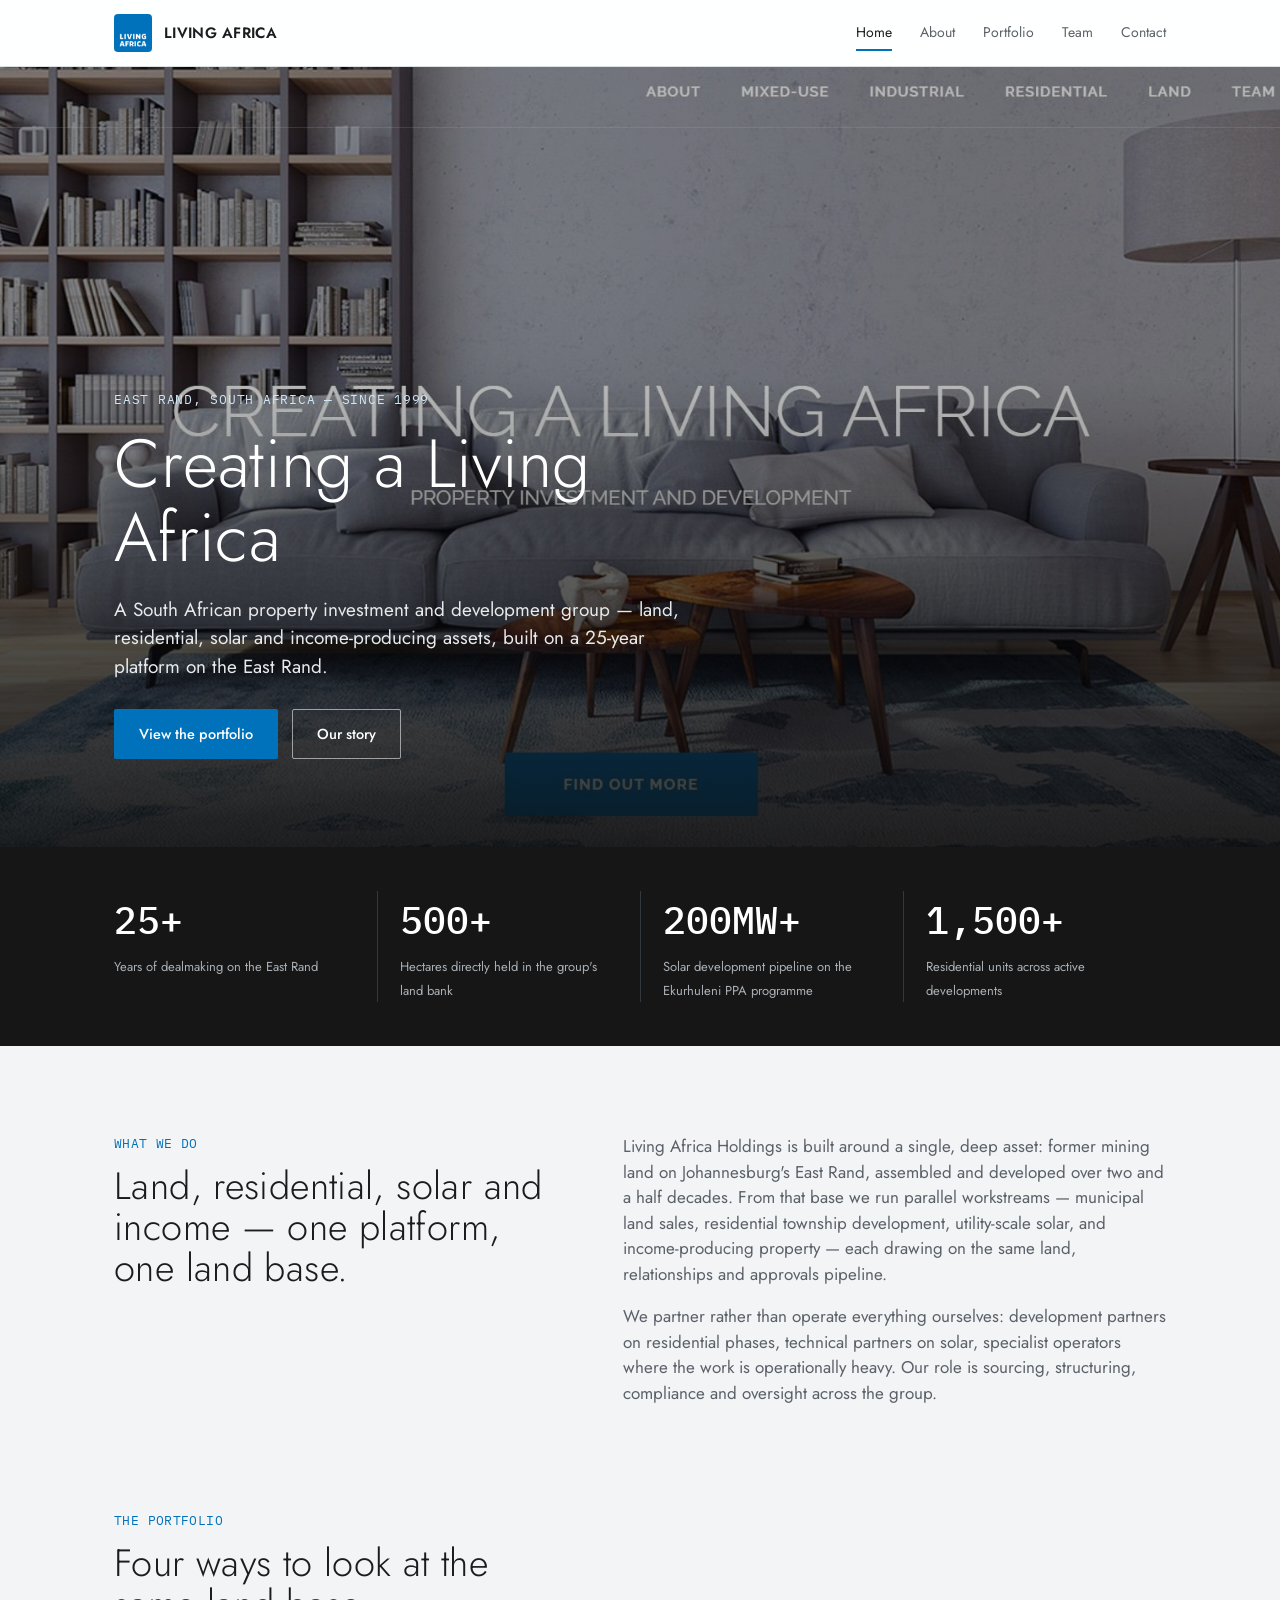
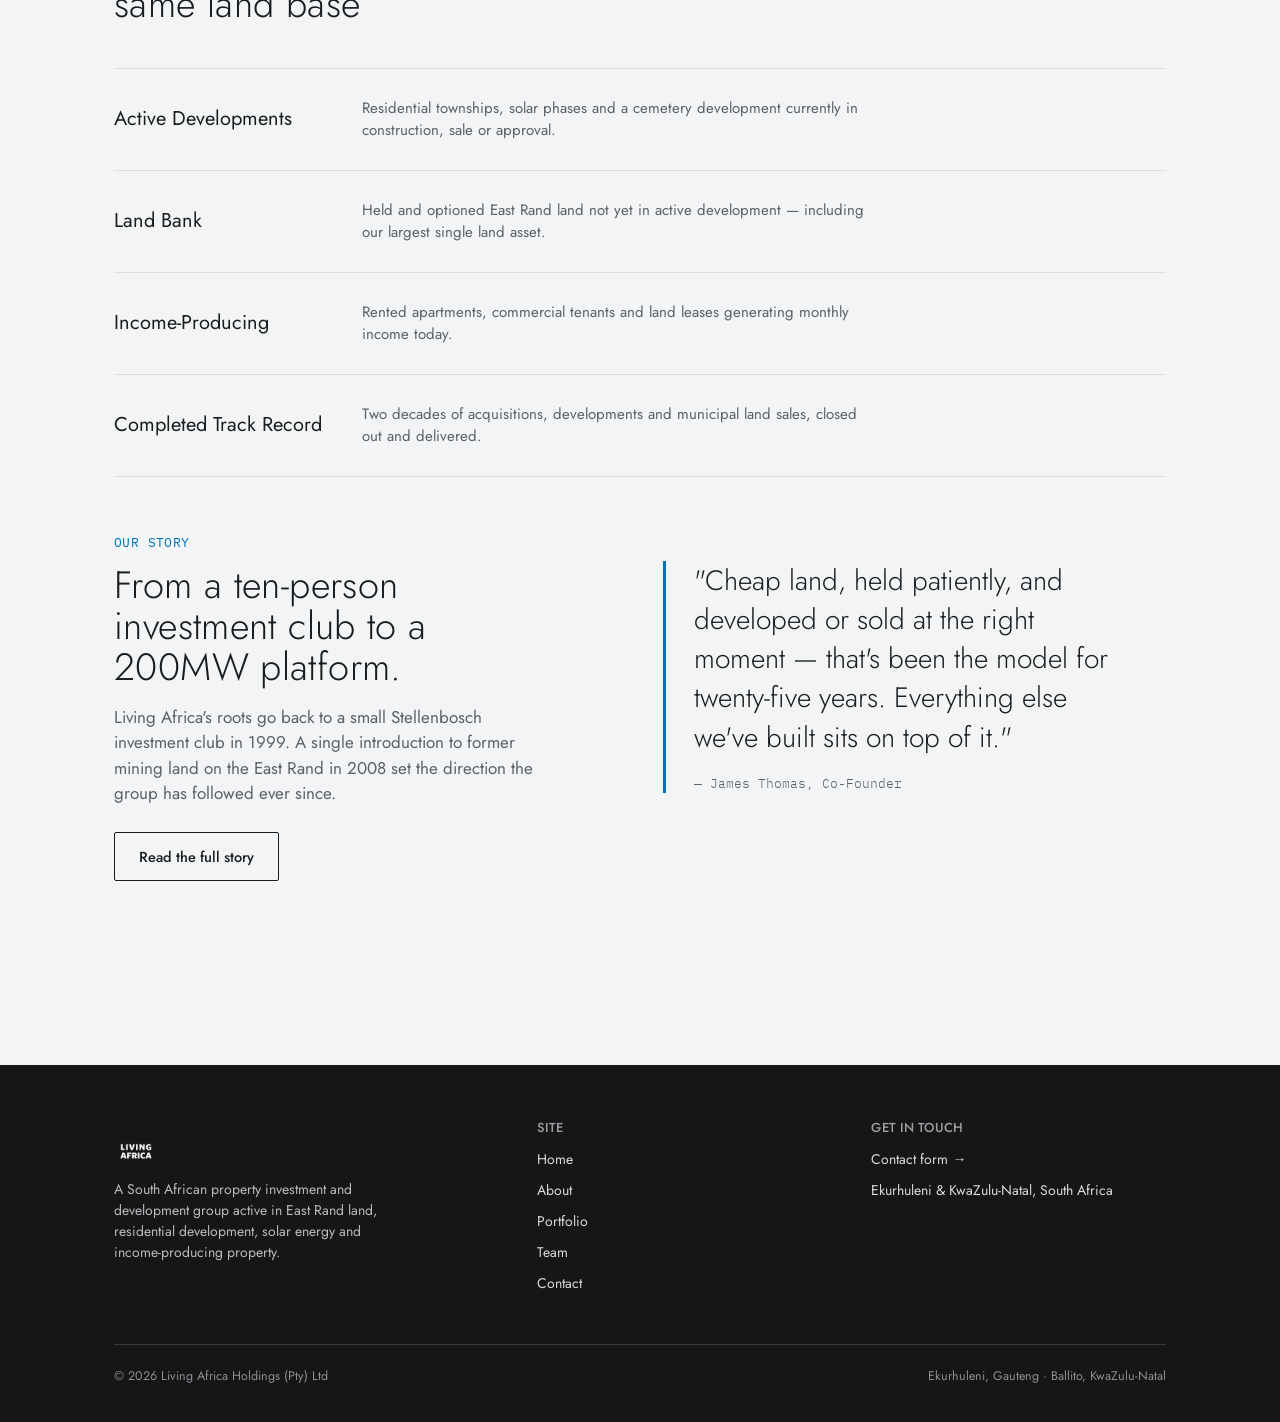
==== index.html @ 826e50d9 "Add new website" ====
<!DOCTYPE html>
<html lang="en">
<head>
<meta charset="UTF-8">
<meta name="viewport" content="width=device-width, initial-scale=1.0">
<title>Living Africa — Property Investment &amp; Development</title>
<meta name="description" content="Living Africa is a South African property investment and development group active in East Rand land, residential development, solar energy, and income-producing property.">
<link rel="icon" href="assets/logo-mark.jpg">
<link rel="stylesheet" href="assets/style.css">
</head>
<body>

<header class="site-header">
  <div class="wrap">
    <a href="index.html" class="brand">
      <img src="assets/logo-mark.jpg" alt="Living Africa">
      <span>LIVING AFRICA</span>
    </a>
    <button class="nav-toggle" aria-label="Menu" aria-expanded="false">
      <svg viewBox="0 0 24 24" fill="none" stroke="currentColor" stroke-width="1.6"><line x1="3" y1="6" x2="21" y2="6"/><line x1="3" y1="12" x2="21" y2="12"/><line x1="3" y1="18" x2="21" y2="18"/></svg>
    </button>
    <nav class="main-nav">
      <a href="index.html" aria-current="page">Home</a>
      <a href="about.html">About</a>
      <a href="portfolio.html">Portfolio</a>
      <a href="team.html">Team</a>
      <a href="contact.html">Contact</a>
    </nav>
  </div>
</header>

<section class="hero">
  <img src="assets/hero_placeholder.jpg" alt="">
  <div class="wrap hero-content">
    <div class="hero-eyebrow">EAST RAND, SOUTH AFRICA — SINCE 1999</div>
    <h1>Creating a Living Africa</h1>
    <p class="lead">A South African property investment and development group — land, residential, solar and income-producing assets, built on a 25-year platform on the East Rand.</p>
    <div class="hero-actions">
      <a href="portfolio.html" class="btn btn-primary">View the portfolio</a>
      <a href="about.html" class="btn btn-ghost">Our story</a>
    </div>
  </div>
</section>

<section class="stat-strip">
  <div class="wrap">
    <div class="stat">
      <span class="num">25+</span>
      <span class="label">Years of dealmaking on the East Rand</span>
    </div>
    <div class="stat">
      <span class="num">500+</span>
      <span class="label">Hectares directly held in the group's land bank</span>
    </div>
    <div class="stat">
      <span class="num">200MW+</span>
      <span class="label">Solar development pipeline on the Ekurhuleni PPA programme</span>
    </div>
    <div class="stat">
      <span class="num">1,500+</span>
      <span class="label">Residential units across active developments</span>
    </div>
  </div>
</section>

<section class="section">
  <div class="wrap">
    <div class="split">
      <div>
        <div class="section-tag">WHAT WE DO</div>
        <h2>Land, residential, solar and income — one platform, one land base.</h2>
      </div>
      <div>
        <p class="dek">Living Africa Holdings is built around a single, deep asset: former mining land on Johannesburg's East Rand, assembled and developed over two and a half decades. From that base we run parallel workstreams — municipal land sales, residential township development, utility-scale solar, and income-producing property — each drawing on the same land, relationships and approvals pipeline.</p>
        <p class="dek">We partner rather than operate everything ourselves: development partners on residential phases, technical partners on solar, specialist operators where the work is operationally heavy. Our role is sourcing, structuring, compliance and oversight across the group.</p>
      </div>
    </div>
  </div>
</section>

<section class="section section-tight" style="padding-top:0;">
  <div class="wrap">
    <div class="section-head">
      <div class="section-tag">THE PORTFOLIO</div>
      <h2>Four ways to look at the same land base</h2>
    </div>
    <div class="stage-list">
      <a class="stage-row" href="portfolio.html#active">
        <span class="stage-name">Active Developments</span>
        <span class="stage-desc">Residential townships, solar phases and a cemetery development currently in construction, sale or approval.</span>
        <span class="go">VIEW →</span>
      </a>
      <a class="stage-row" href="portfolio.html#land-bank">
        <span class="stage-name">Land Bank</span>
        <span class="stage-desc">Held and optioned East Rand land not yet in active development — including our largest single land asset.</span>
        <span class="go">VIEW →</span>
      </a>
      <a class="stage-row" href="portfolio.html#income">
        <span class="stage-name">Income-Producing</span>
        <span class="stage-desc">Rented apartments, commercial tenants and land leases generating monthly income today.</span>
        <span class="go">VIEW →</span>
      </a>
      <a class="stage-row" href="portfolio.html#track-record">
        <span class="stage-name">Completed Track Record</span>
        <span class="stage-desc">Two decades of acquisitions, developments and municipal land sales, closed out and delivered.</span>
        <span class="go">VIEW →</span>
      </a>
    </div>
  </div>
</section>

<section class="section" style="padding-top:0;">
  <div class="wrap">
    <div class="split">
      <div>
        <div class="section-tag">OUR STORY</div>
        <h2>From a ten-person investment club to a 200MW platform.</h2>
        <p class="dek" style="margin-top:18px;">Living Africa's roots go back to a small Stellenbosch investment club in 1999. A single introduction to former mining land on the East Rand in 2008 set the direction the group has followed ever since.</p>
        <a href="about.html" class="btn btn-outline" style="margin-top:8px;">Read the full story</a>
      </div>
      <blockquote class="pull">
        "Cheap land, held patiently, and developed or sold at the right moment — that's been the model for twenty-five years. Everything else we've built sits on top of it."
        <cite>— James Thomas, Co-Founder</cite>
      </blockquote>
    </div>
  </div>
</section>

<footer class="site-footer">
  <div class="wrap">
    <div class="footer-grid">
      <div class="footer-brand">
        <img src="assets/logo-mark-black.jpg" alt="Living Africa">
        <p>A South African property investment and development group active in East Rand land, residential development, solar energy and income-producing property.</p>
      </div>
      <div class="footer-nav">
        <h4>SITE</h4>
        <a href="index.html">Home</a>
        <a href="about.html">About</a>
        <a href="portfolio.html">Portfolio</a>
        <a href="team.html">Team</a>
        <a href="contact.html">Contact</a>
      </div>
      <div class="footer-contact">
        <h4>GET IN TOUCH</h4>
        <a href="contact.html">Contact form →</a>
        <p>Ekurhuleni &amp; KwaZulu-Natal, South Africa</p>
      </div>
    </div>
    <div class="footer-bottom">
      <span>© <span id="year"></span> Living Africa Holdings (Pty) Ltd</span>
      <span>Ekurhuleni, Gauteng · Ballito, KwaZulu-Natal</span>
    </div>
  </div>
</footer>

<script src="assets/script.js"></script>
<script>document.getElementById('year').textContent = new Date().getFullYear();</script>
</body>
</html>
---- assets/style.css ----
/* ============================================================
   LIVING AFRICA — shared stylesheet
   Tokens: black #161616, blue #0072BB, warm land-grey backgrounds.
   Type: Century Gothic (brand) with Jost as the web fallback,
   IBM Plex Mono for survey-style data tags (portion/ha/MW).
   ============================================================ */

@import url('https://fonts.googleapis.com/css2?family=Jost:wght@300;400;500;600;700&family=IBM+Plex+Mono:wght@400;500&display=swap');

:root{
  --black:#161616;
  --blue:#0072BB;
  --blue-deep:#00517f;
  --white:#ffffff;
  --paper:#F2F4F5;
  --paper-deep:#E7EAEC;
  --ink:#1A1D1F;
  --muted:#5B6169;
  --line:#DCE0E3;
  --line-dark:#33383c;

  --font-display:'Century Gothic','Questrial','Jost',sans-serif;
  --font-mono:'IBM Plex Mono',ui-monospace,monospace;

  --maxw:1180px;
  --pad:clamp(20px,5vw,64px);
}

*{box-sizing:border-box;}
html{scroll-behavior:smooth;}
body{
  margin:0;
  font-family:var(--font-display);
  font-weight:400;
  color:var(--ink);
  background:var(--paper);
  -webkit-font-smoothing:antialiased;
  line-height:1.5;
}
img{max-width:100%;display:block;}
a{color:inherit;}
h1,h2,h3,h4{
  font-family:var(--font-display);
  font-weight:400;
  margin:0 0 0.4em;
  letter-spacing:0.01em;
  line-height:1.08;
}
p{margin:0 0 1em; max-width:62ch;}
.mono{
  font-family:var(--font-mono);
  font-weight:400;
  letter-spacing:0.02em;
}
:focus-visible{outline:2px solid var(--blue); outline-offset:3px;}
@media (prefers-reduced-motion: reduce){
  *{animation-duration:0.001ms !important; transition-duration:0.001ms !important;}
}

.wrap{max-width:var(--maxw); margin:0 auto; padding-left:var(--pad); padding-right:var(--pad);}

/* ---------- header ---------- */
.site-header{
  position:sticky; top:0; z-index:40;
  background:rgba(255,255,255,0.92);
  backdrop-filter:saturate(140%) blur(6px);
  border-bottom:1px solid var(--line);
}
.site-header .wrap{
  display:flex; align-items:center; justify-content:space-between;
  padding-top:14px; padding-bottom:14px;
}
.brand{display:flex; align-items:center; gap:12px; text-decoration:none;}
.brand img{width:38px; height:38px; border-radius:4px;}
.brand span{font-size:15px; font-weight:600; letter-spacing:0.02em; color:var(--ink);}
.main-nav{display:flex; align-items:center; gap:28px;}
.main-nav a{
  text-decoration:none; font-size:14px; color:var(--muted);
  padding:6px 0; border-bottom:2px solid transparent;
}
.main-nav a:hover, .main-nav a[aria-current="page"]{color:var(--ink); border-color:var(--blue);}
.nav-toggle{display:none; background:none; border:0; cursor:pointer; padding:6px;}
.nav-toggle svg{width:24px; height:24px;}

@media (max-width:820px){
  .main-nav{
    position:fixed; inset:64px 0 0 0; background:var(--white);
    flex-direction:column; align-items:flex-start; gap:0;
    padding:8px var(--pad) 24px; transform:translateY(-8px);
    opacity:0; pointer-events:none; transition:opacity .18s ease, transform .18s ease;
    border-top:1px solid var(--line);
  }
  .main-nav.open{opacity:1; pointer-events:auto; transform:translateY(0);}
  .main-nav a{width:100%; padding:14px 0; border-bottom:1px solid var(--line); font-size:16px;}
  .nav-toggle{display:block;}
}

/* ---------- footer ---------- */
.site-footer{background:var(--black); color:var(--white); margin-top:96px;}
.site-footer .wrap{padding-top:56px; padding-bottom:36px;}
.footer-grid{
  display:grid; grid-template-columns:1.3fr 1fr 1fr; gap:40px;
  border-bottom:1px solid var(--line-dark); padding-bottom:40px;
}
.footer-grid h4{font-size:13px; color:#9aa0a6; font-weight:500; margin-bottom:14px;}
.footer-brand img{width:44px; height:44px; border-radius:4px; margin-bottom:14px;}
.footer-brand p{color:#b7bbbf; font-size:14px; max-width:36ch;}
.footer-nav a, .footer-contact a, .footer-contact p{
  display:block; color:#d7dadc; text-decoration:none; font-size:14px; margin-bottom:10px;
}
.footer-nav a:hover, .footer-contact a:hover{color:var(--white);}
.footer-bottom{
  display:flex; justify-content:space-between; flex-wrap:wrap; gap:8px;
  padding-top:22px; font-size:12.5px; color:#8a9096;
}
@media (max-width:720px){
  .footer-grid{grid-template-columns:1fr; gap:28px;}
}

/* ---------- hero (home) ---------- */
.hero{
  position:relative; min-height:min(88vh, 780px);
  display:flex; align-items:flex-end;
  background:#0c0c0c;
  overflow:hidden;
}
.hero img{
  position:absolute; inset:0; width:100%; height:100%; object-fit:cover;
  opacity:0.85;
}
.hero::after{
  content:''; position:absolute; inset:0;
  background:linear-gradient(180deg, rgba(10,10,10,0.15) 0%, rgba(10,10,10,0.15) 40%, rgba(10,10,10,0.82) 100%);
}
.hero-content{position:relative; z-index:2; color:var(--white); padding-bottom:clamp(48px,7vw,88px); width:100%;}
.hero-eyebrow{font-family:var(--font-mono); font-size:12.5px; letter-spacing:0.06em; color:#cfe6f6; margin-bottom:18px;}
.hero h1{
  font-size:clamp(34px, 5.4vw, 68px); font-weight:300; letter-spacing:0.005em;
  max-width:16ch; margin-bottom:0.32em;
}
.hero p.lead{color:#e7e9ea; font-size:clamp(16px,1.7vw,19px); max-width:52ch; margin-bottom:28px;}
.hero-actions{display:flex; gap:14px; flex-wrap:wrap;}

/* ---------- buttons ---------- */
.btn{
  display:inline-flex; align-items:center; gap:10px;
  padding:13px 24px; font-size:14.5px; font-weight:500;
  text-decoration:none; border-radius:2px; border:1px solid transparent;
  transition:background .15s ease, color .15s ease, border-color .15s ease;
  cursor:pointer; font-family:var(--font-display);
}
.btn-primary{background:var(--blue); color:var(--white);}
.btn-primary:hover{background:var(--blue-deep);}
.btn-ghost{border-color:rgba(255,255,255,0.55); color:var(--white);}
.btn-ghost:hover{background:rgba(255,255,255,0.12);}
.btn-dark{background:var(--black); color:var(--white);}
.btn-dark:hover{background:#000;}
.btn-outline{border-color:var(--ink); color:var(--ink);}
.btn-outline:hover{background:var(--ink); color:var(--white);}

/* ---------- stat strip ---------- */
.stat-strip{background:var(--black); color:var(--white);}
.stat-strip .wrap{
  display:grid; grid-template-columns:repeat(4,1fr);
  padding-top:44px; padding-bottom:44px;
}
.stat{padding:0 22px; border-left:1px solid var(--line-dark);}
.stat:first-child{border-left:0; padding-left:0;}
.stat .num{
  font-family:var(--font-mono); font-size:clamp(26px,3vw,38px); font-weight:500;
  color:var(--white); display:block; margin-bottom:6px;
}
.stat .label{font-size:13px; color:#a9afb4; max-width:22ch;}
@media (max-width:820px){
  .stat-strip .wrap{grid-template-columns:1fr 1fr; row-gap:28px;}
  .stat:nth-child(3){border-left:0;}
  .stat:nth-child(2n+1){padding-left:0;}
}

/* ---------- section basics ---------- */
.section{padding-top:88px; padding-bottom:88px;}
.section-tight{padding-top:56px; padding-bottom:56px;}
.section-head{margin-bottom:44px;}
.section-tag{font-family:var(--font-mono); font-size:12.5px; color:var(--blue); margin-bottom:12px; letter-spacing:0.03em;}
.section h2{font-size:clamp(26px,3vw,38px); font-weight:300; max-width:20ch;}
.section .dek{color:var(--muted); font-size:17px; max-width:58ch;}

.split{display:grid; grid-template-columns:0.9fr 1.1fr; gap:64px; align-items:start;}
@media (max-width:820px){ .split{grid-template-columns:1fr; gap:28px;} }

/* ---------- stage preview (home) ---------- */
.stage-list{border-top:1px solid var(--line);}
.stage-row{
  display:grid; grid-template-columns:220px 1fr auto; align-items:center; gap:28px;
  padding:28px 0; border-bottom:1px solid var(--line);
  text-decoration:none; color:inherit;
}
.stage-row .stage-name{font-size:20px; font-weight:400;}
.stage-row .stage-desc{color:var(--muted); font-size:15px; max-width:56ch;}
.stage-row .go{
  font-family:var(--font-mono); font-size:13px; color:var(--blue);
  white-space:nowrap; opacity:0; transition:opacity .15s ease, transform .15s ease;
  transform:translateX(-6px);
}
.stage-row:hover .go{opacity:1; transform:translateX(0);}
.stage-row:hover .stage-name{color:var(--blue);}
@media (max-width:720px){
  .stage-row{grid-template-columns:1fr; gap:8px;}
  .stage-row .go{opacity:1; transform:none;}
}

/* ---------- pull quote (home about teaser) ---------- */
.pull{
  border-left:3px solid var(--blue); padding-left:28px;
  font-size:clamp(20px,2.4vw,28px); font-weight:300; line-height:1.4; max-width:42ch;
}
.pull cite{display:block; font-style:normal; font-size:13px; color:var(--muted); margin-top:18px; font-family:var(--font-mono);}

/* ---------- page header banner (interior pages) ---------- */
.page-banner{background:var(--black); color:var(--white); padding-top:72px; padding-bottom:56px;}
.page-banner .section-tag{color:#7fc2ec;}
.page-banner h1{font-size:clamp(30px,4vw,48px); font-weight:300; max-width:18ch;}
.page-banner p{color:#c6cacd; font-size:16px; max-width:60ch; margin-top:10px;}

/* ---------- portfolio ---------- */
.stage-tabs{
  display:flex; gap:6px; flex-wrap:wrap;
  border-bottom:1px solid var(--line); margin-bottom:8px;
  position:sticky; top:69px; background:var(--paper); z-index:10; padding-top:24px;
}
.stage-tabs button{
  font-family:var(--font-display); font-size:14.5px; background:none; border:0;
  padding:10px 16px; cursor:pointer; color:var(--muted); border-bottom:2px solid transparent;
  margin-bottom:-1px;
}
.stage-tabs button.active{color:var(--ink); border-color:var(--blue);}
.stage-group{padding-top:40px;}
.stage-group h3{font-size:22px; font-weight:400; margin-bottom:4px;}
.stage-group .stage-note{color:var(--muted); font-size:15px; margin-bottom:28px; max-width:60ch;}

.proj-grid{display:grid; grid-template-columns:repeat(2,1fr); gap:1px; background:var(--line);}
.proj-card{background:var(--paper); padding:28px; display:flex; flex-direction:column; gap:10px;}
.proj-card .tag{font-family:var(--font-mono); font-size:12px; color:var(--blue);}
.proj-card h4{font-size:19px; font-weight:500; margin:0;}
.proj-card .meta{font-family:var(--font-mono); font-size:12.5px; color:var(--muted);}
.proj-card p{font-size:14.5px; color:var(--ink); margin:0;}
.proj-card .status{
  margin-top:auto; padding-top:14px; font-size:12.5px; color:var(--muted);
  border-top:1px solid var(--line); display:flex; justify-content:space-between;
}
@media (max-width:720px){ .proj-grid{grid-template-columns:1fr;} }

/* ---------- team ---------- */
.principals{display:grid; grid-template-columns:1fr 1fr; gap:1px; background:var(--line); margin-bottom:64px;}
.principal{background:var(--paper); padding:36px;}
.principal .role{font-family:var(--font-mono); font-size:12.5px; color:var(--blue); margin-bottom:8px;}
.principal h3{font-size:24px; font-weight:500; margin-bottom:14px;}
.principal p{font-size:15px; color:var(--muted);}
@media (max-width:720px){ .principals{grid-template-columns:1fr;} }

.team-strip{border-top:1px solid var(--line);}
.team-row{display:grid; grid-template-columns:260px 1fr; gap:24px; padding:22px 0; border-bottom:1px solid var(--line);}
.team-row .who{font-size:16px; font-weight:500;}
.team-row .what{color:var(--muted); font-size:14.5px;}
@media (max-width:640px){ .team-row{grid-template-columns:1fr; gap:4px;} }

/* ---------- about page ---------- */
.prose{max-width:66ch;}
.prose p{font-size:17px; color:var(--ink); line-height:1.7;}
.prose h3{font-size:15px; font-family:var(--font-mono); color:var(--blue); margin-top:2.4em; margin-bottom:0.6em; letter-spacing:0.02em;}

/* ---------- contact ---------- */
.contact-grid{display:grid; grid-template-columns:1.1fr 0.9fr; gap:64px;}
@media (max-width:820px){ .contact-grid{grid-template-columns:1fr; gap:40px;} }
.field{margin-bottom:20px;}
.field label{display:block; font-size:13px; color:var(--muted); margin-bottom:6px;}
.field input, .field textarea, .field select{
  width:100%; border:1px solid var(--line); background:var(--white);
  padding:12px 14px; font-family:var(--font-display); font-size:15px; color:var(--ink);
  border-radius:2px;
}
.field input:focus, .field textarea:focus{border-color:var(--blue); outline:none;}
.field textarea{resize:vertical; min-height:120px;}
.contact-details{border-left:1px solid var(--line); padding-left:40px;}
@media (max-width:820px){ .contact-details{border-left:0; padding-left:0; border-top:1px solid var(--line); padding-top:28px;} }
.contact-details h4{font-family:var(--font-mono); font-size:12.5px; color:var(--blue); margin-bottom:8px;}
.contact-details p, .contact-details a{font-size:15px; color:var(--ink); text-decoration:none; display:block; margin-bottom:22px;}
.form-note{font-size:13px; color:var(--muted); margin-top:8px;}
.form-success{display:none; padding:20px; background:#eef6ee; border:1px solid #cfe4cf; color:#2a5c2a; font-size:14.5px;}
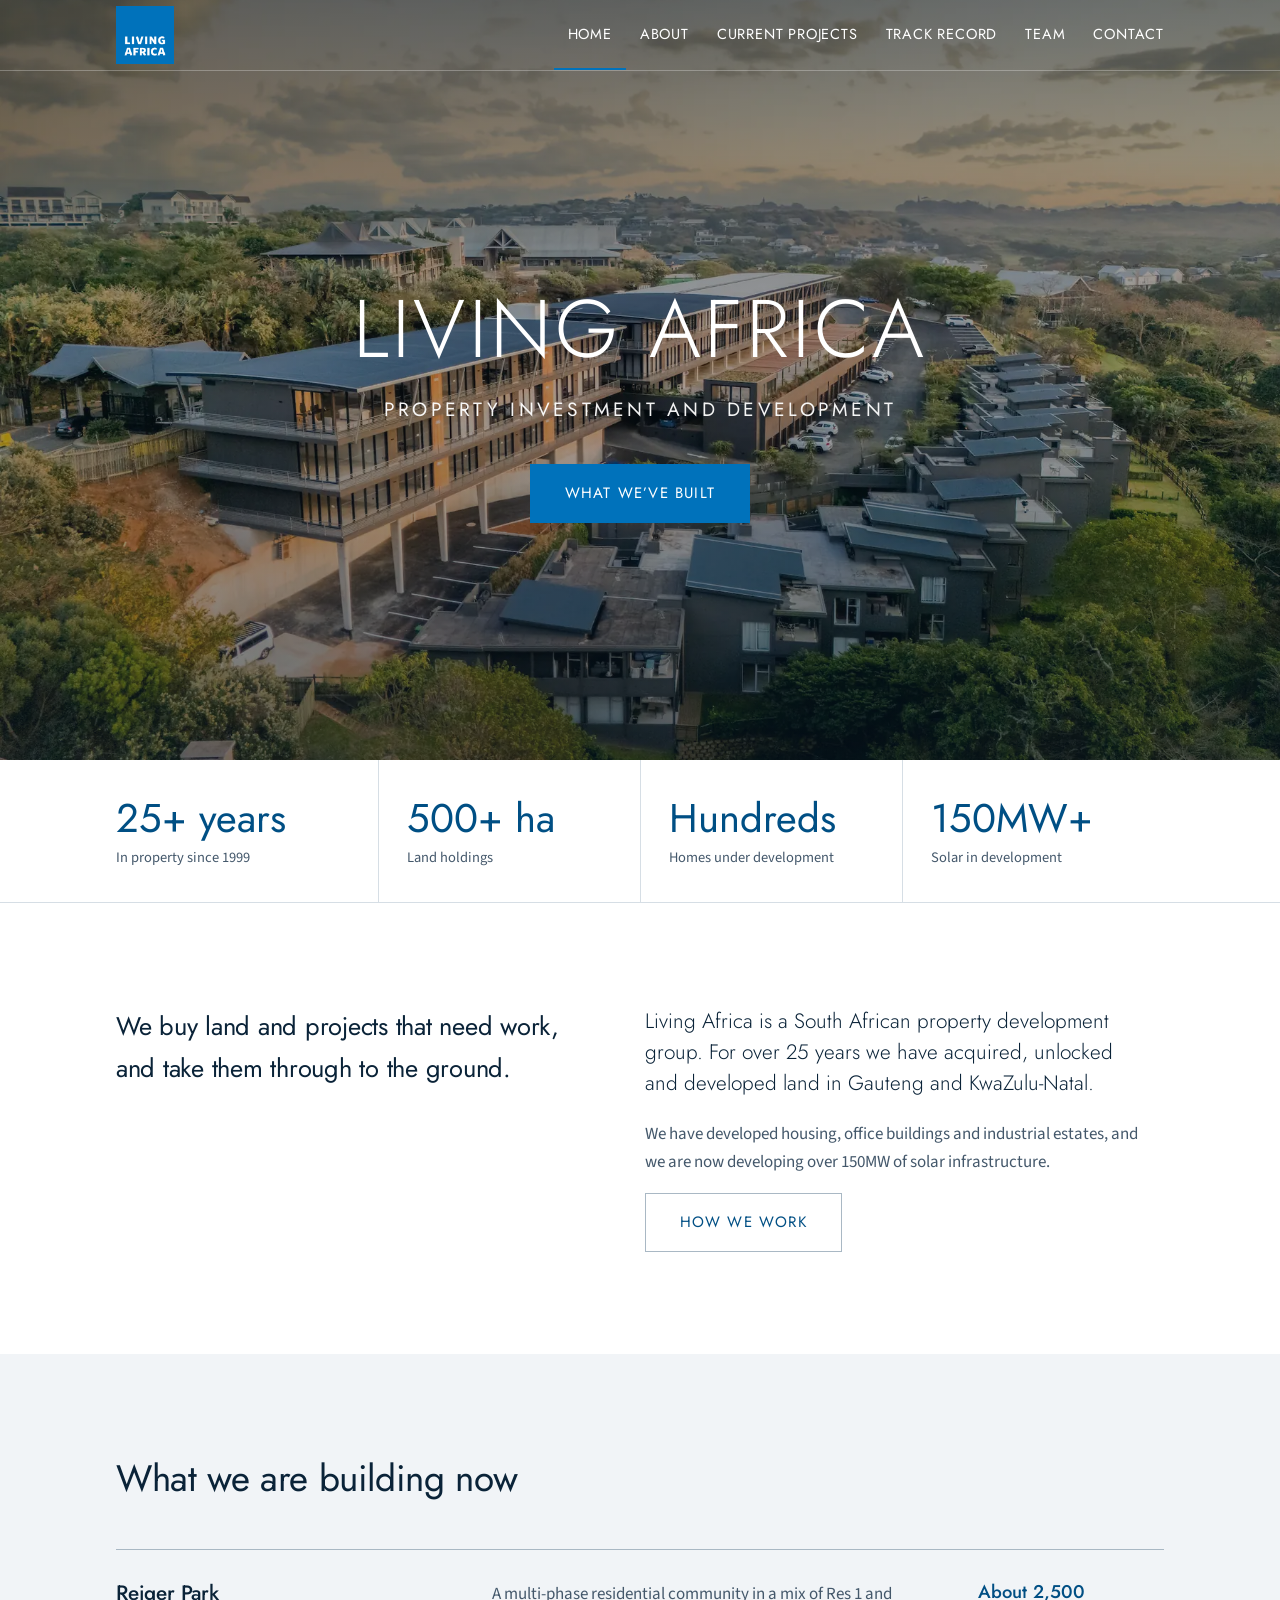
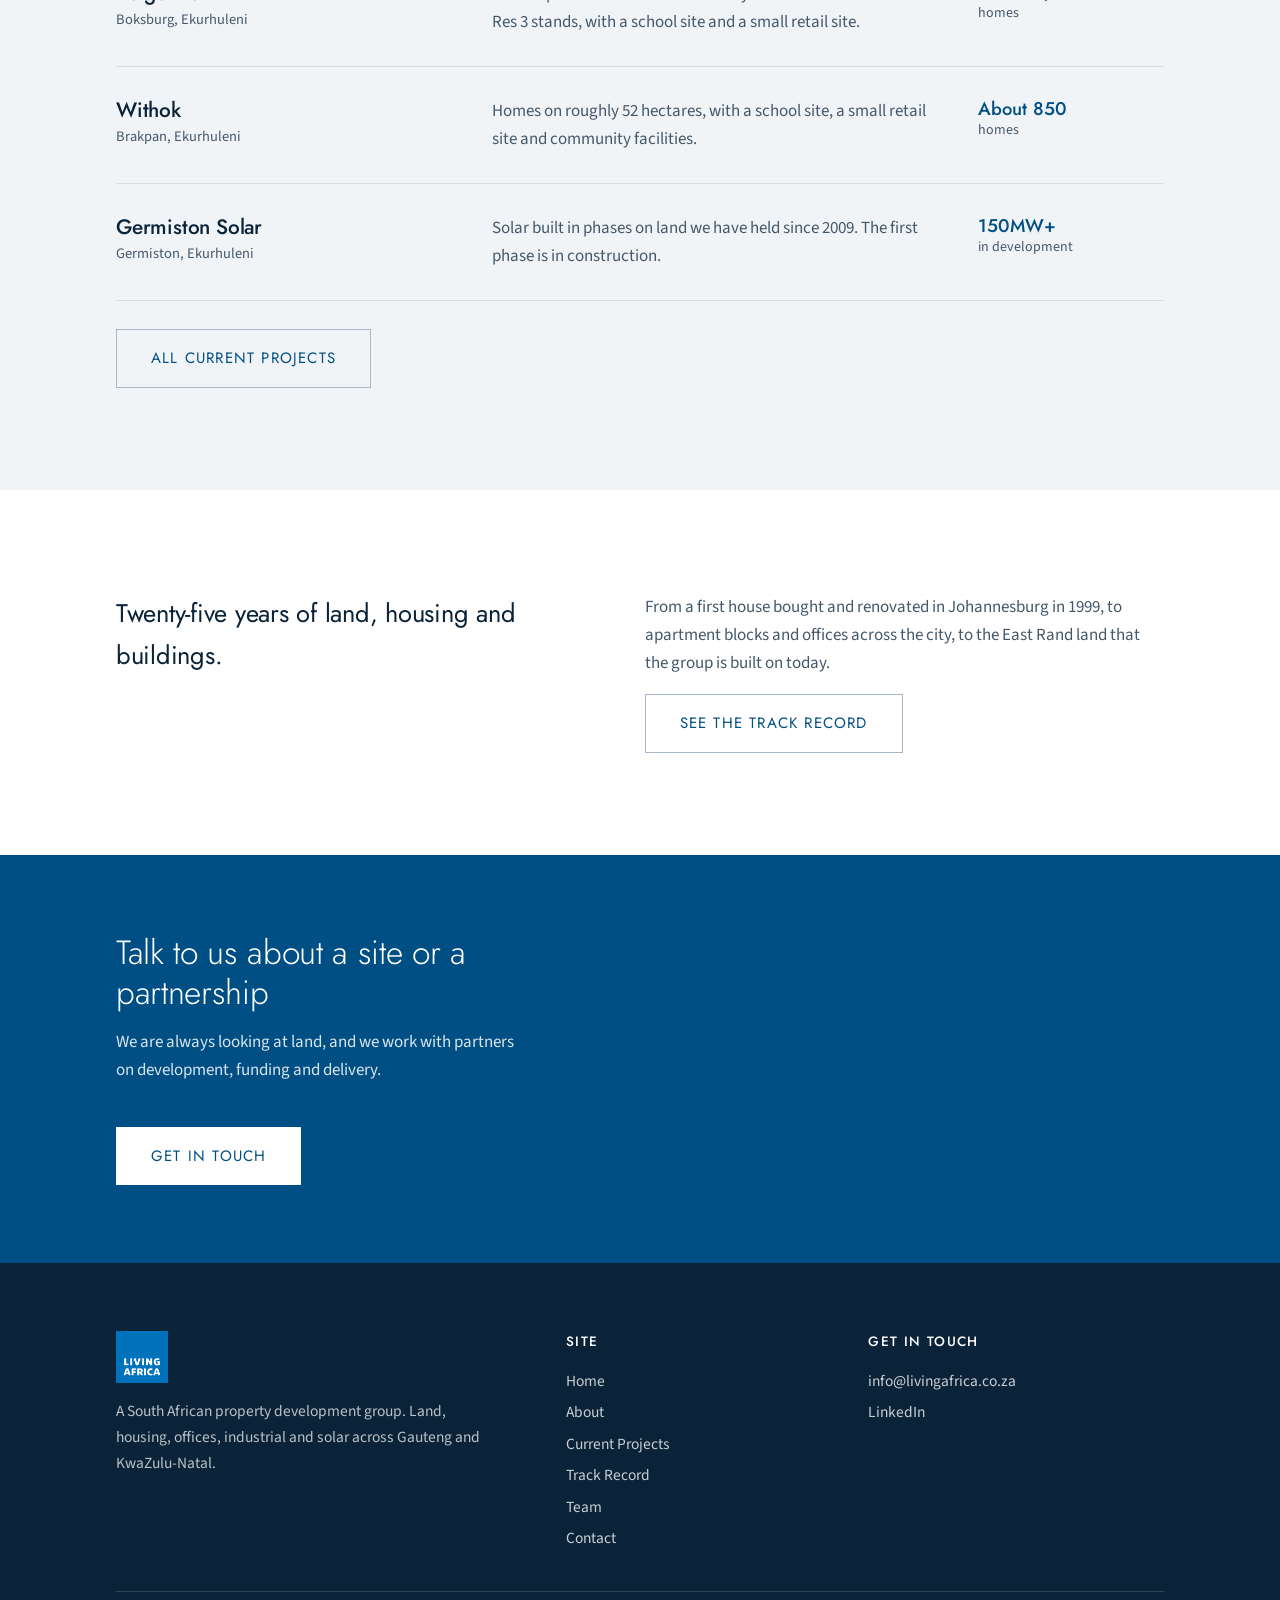
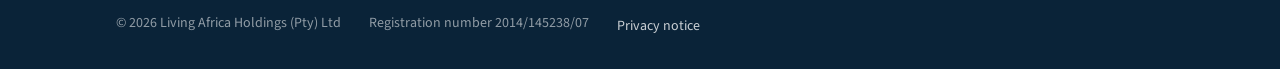
==== commit 837a4c58: "Rebuild site from approved copy Six pages (home, about, current projects, track record, team, contac" ====
--- a/index.html
+++ b/index.html
@@ -1,160 +1,132 @@
 <!DOCTYPE html>
-<html lang="en">
+<html lang="en-ZA">
 <head>
 <meta charset="UTF-8">
-<meta name="viewport" content="width=device-width, initial-scale=1.0">
-<title>Living Africa — Property Investment &amp; Development</title>
-<meta name="description" content="Living Africa is a South African property investment and development group active in East Rand land, residential development, solar energy, and income-producing property.">
-<link rel="icon" href="assets/logo-mark.jpg">
+<meta name="viewport" content="width=device-width,initial-scale=1">
+<title>Living Africa — Property investment and development</title>
+<meta name="description" content="Living Africa is a South African property development group. For over 25 years we have acquired, unlocked and developed land in Gauteng and KwaZulu-Natal.">
+<link rel="icon" href="assets/favicon.png">
+<meta property="og:title" content="Living Africa — Property investment and development">
+<meta property="og:description" content="Living Africa is a South African property development group. For over 25 years we have acquired, unlocked and developed land in Gauteng and KwaZulu-Natal.">
+<meta property="og:type" content="website">
+<meta property="og:image" content="assets/hero-verve.webp">
 <link rel="stylesheet" href="assets/style.css">
 </head>
-<body>
-
+<body class="home">
 <header class="site-header">
   <div class="wrap">
-    <a href="index.html" class="brand">
-      <img src="assets/logo-mark.jpg" alt="Living Africa">
-      <span>LIVING AFRICA</span>
-    </a>
-    <button class="nav-toggle" aria-label="Menu" aria-expanded="false">
-      <svg viewBox="0 0 24 24" fill="none" stroke="currentColor" stroke-width="1.6"><line x1="3" y1="6" x2="21" y2="6"/><line x1="3" y1="12" x2="21" y2="12"/><line x1="3" y1="18" x2="21" y2="18"/></svg>
+    <a href="index.html" class="brand"><img src="assets/logo.png" alt="Living Africa"></a>
+    <button class="nav-toggle" aria-label="Menu" aria-expanded="false" aria-controls="nav">
+      <svg viewBox="0 0 24 24" fill="none" stroke="currentColor" stroke-width="1.6" aria-hidden="true"><line x1="3" y1="6" x2="21" y2="6"/><line x1="3" y1="12" x2="21" y2="12"/><line x1="3" y1="18" x2="21" y2="18"/></svg>
     </button>
-    <nav class="main-nav">
-      <a href="index.html" aria-current="page">Home</a>
-      <a href="about.html">About</a>
-      <a href="portfolio.html">Portfolio</a>
-      <a href="team.html">Team</a>
-      <a href="contact.html">Contact</a>
-    </nav>
+    <nav class="main-nav" id="nav"><a href="index.html" aria-current="page">Home</a><a href="about.html">About</a><a href="projects.html">Current Projects</a><a href="track-record.html">Track Record</a><a href="team.html">Team</a><a href="contact.html">Contact</a></nav>
   </div>
 </header>
 
 <section class="hero">
-  <img src="assets/hero_placeholder.jpg" alt="">
+  <img src="assets/hero-verve.webp" alt="Aerial view of The Verve, Simbithi Eco Estate, Ballito" fetchpriority="high">
   <div class="wrap hero-content">
-    <div class="hero-eyebrow">EAST RAND, SOUTH AFRICA — SINCE 1999</div>
-    <h1>Creating a Living Africa</h1>
-    <p class="lead">A South African property investment and development group — land, residential, solar and income-producing assets, built on a 25-year platform on the East Rand.</p>
-    <div class="hero-actions">
-      <a href="portfolio.html" class="btn btn-primary">View the portfolio</a>
-      <a href="about.html" class="btn btn-ghost">Our story</a>
-    </div>
+    <h1>Living Africa</h1>
+    <p class="sub">Property investment and development</p>
+    <a class="btn" href="projects.html">What we&rsquo;ve built</a>
   </div>
 </section>
 
-<section class="stat-strip">
+<section class="figures">
   <div class="wrap">
-    <div class="stat">
-      <span class="num">25+</span>
-      <span class="label">Years of dealmaking on the East Rand</span>
-    </div>
-    <div class="stat">
-      <span class="num">500+</span>
-      <span class="label">Hectares directly held in the group's land bank</span>
-    </div>
-    <div class="stat">
-      <span class="num">200MW+</span>
-      <span class="label">Solar development pipeline on the Ekurhuleni PPA programme</span>
-    </div>
-    <div class="stat">
-      <span class="num">1,500+</span>
-      <span class="label">Residential units across active developments</span>
-    </div>
+    <div class="figure"><span class="n">25+ years</span><span class="l">In property since 1999</span></div>
+    <div class="figure"><span class="n">500+ ha</span><span class="l">Land holdings</span></div>
+    <div class="figure"><span class="n">Hundreds</span><span class="l">Homes under development</span></div>
+    <div class="figure"><span class="n">150MW+</span><span class="l">Solar in development</span></div>
   </div>
 </section>
 
 <section class="section">
   <div class="wrap">
-    <div class="split">
-      <div>
-        <div class="section-tag">WHAT WE DO</div>
-        <h2>Land, residential, solar and income — one platform, one land base.</h2>
-      </div>
-      <div>
-        <p class="dek">Living Africa Holdings is built around a single, deep asset: former mining land on Johannesburg's East Rand, assembled and developed over two and a half decades. From that base we run parallel workstreams — municipal land sales, residential township development, utility-scale solar, and income-producing property — each drawing on the same land, relationships and approvals pipeline.</p>
-        <p class="dek">We partner rather than operate everything ourselves: development partners on residential phases, technical partners on solar, specialist operators where the work is operationally heavy. Our role is sourcing, structuring, compliance and oversight across the group.</p>
+    <div class="intro-grid">
+      <h2>We buy land and projects that need work, and take them through to the ground.</h2>
+      <div class="body-copy">
+        <p class="lede">Living Africa is a South African property development group. For over 25 years we have acquired, unlocked and developed land in Gauteng and KwaZulu-Natal.</p>
+        <p>We have developed housing, office buildings and industrial estates, and we are now developing over 150MW of solar infrastructure.</p>
+        <p><a class="btn btn-line" href="about.html">How we work</a></p>
       </div>
     </div>
   </div>
 </section>
 
-<section class="section section-tight" style="padding-top:0;">
+<section class="section pale">
   <div class="wrap">
-    <div class="section-head">
-      <div class="section-tag">THE PORTFOLIO</div>
-      <h2>Four ways to look at the same land base</h2>
+    <h2 class="section-title">What we are building now</h2>
+    <div class="schedule">
+      <div class="entry">
+        <div><h3>Reiger Park</h3><span class="place">Boksburg, Ekurhuleni</span></div>
+        <p>A multi-phase residential community in a mix of Res&nbsp;1 and Res&nbsp;3 stands, with a school site and a small retail site.</p>
+        <div class="data"><div><b>About 2,500</b><span>homes</span></div></div>
+      </div>
+      <div class="entry">
+        <div><h3>Withok</h3><span class="place">Brakpan, Ekurhuleni</span></div>
+        <p>Homes on roughly 52 hectares, with a school site, a small retail site and community facilities.</p>
+        <div class="data"><div><b>About 850</b><span>homes</span></div></div>
+      </div>
+      <div class="entry">
+        <div><h3>Germiston Solar</h3><span class="place">Germiston, Ekurhuleni</span></div>
+        <p>Solar built in phases on land we have held since 2009. The first phase is in construction.</p>
+        <div class="data"><div><b>150MW+</b><span>in development</span></div></div>
+      </div>
     </div>
-    <div class="stage-list">
-      <a class="stage-row" href="portfolio.html#active">
-        <span class="stage-name">Active Developments</span>
-        <span class="stage-desc">Residential townships, solar phases and a cemetery development currently in construction, sale or approval.</span>
-        <span class="go">VIEW →</span>
-      </a>
-      <a class="stage-row" href="portfolio.html#land-bank">
-        <span class="stage-name">Land Bank</span>
-        <span class="stage-desc">Held and optioned East Rand land not yet in active development — including our largest single land asset.</span>
-        <span class="go">VIEW →</span>
-      </a>
-      <a class="stage-row" href="portfolio.html#income">
-        <span class="stage-name">Income-Producing</span>
-        <span class="stage-desc">Rented apartments, commercial tenants and land leases generating monthly income today.</span>
-        <span class="go">VIEW →</span>
-      </a>
-      <a class="stage-row" href="portfolio.html#track-record">
-        <span class="stage-name">Completed Track Record</span>
-        <span class="stage-desc">Two decades of acquisitions, developments and municipal land sales, closed out and delivered.</span>
-        <span class="go">VIEW →</span>
-      </a>
+    <p style="margin-top:28px"><a class="btn btn-line" href="projects.html">All current projects</a></p>
+  </div>
+</section>
+
+<section class="section">
+  <div class="wrap">
+    <div class="intro-grid">
+      <h2>Twenty-five years of land, housing and buildings.</h2>
+      <div class="body-copy">
+        <p>From a first house bought and renovated in Johannesburg in 1999, to apartment blocks and offices across the city, to the East Rand land that the group is built on today.</p>
+        <p><a class="btn btn-line" href="track-record.html">See the track record</a></p>
+      </div>
     </div>
   </div>
 </section>
 
-<section class="section" style="padding-top:0;">
+<section class="band">
   <div class="wrap">
-    <div class="split">
-      <div>
-        <div class="section-tag">OUR STORY</div>
-        <h2>From a ten-person investment club to a 200MW platform.</h2>
-        <p class="dek" style="margin-top:18px;">Living Africa's roots go back to a small Stellenbosch investment club in 1999. A single introduction to former mining land on the East Rand in 2008 set the direction the group has followed ever since.</p>
-        <a href="about.html" class="btn btn-outline" style="margin-top:8px;">Read the full story</a>
-      </div>
-      <blockquote class="pull">
-        "Cheap land, held patiently, and developed or sold at the right moment — that's been the model for twenty-five years. Everything else we've built sits on top of it."
-        <cite>— James Thomas, Co-Founder</cite>
-      </blockquote>
-    </div>
+    <h2>Talk to us about a site or a partnership</h2>
+    <p>We are always looking at land, and we work with partners on development, funding and delivery.</p>
+    <a class="btn" href="contact.html">Get in touch</a>
   </div>
 </section>
 
 <footer class="site-footer">
   <div class="wrap">
     <div class="footer-grid">
-      <div class="footer-brand">
-        <img src="assets/logo-mark-black.jpg" alt="Living Africa">
-        <p>A South African property investment and development group active in East Rand land, residential development, solar energy and income-producing property.</p>
+      <div>
+        <img src="assets/logo.png" alt="Living Africa">
+        <p>A South African property development group. Land, housing, offices, industrial and solar across Gauteng and KwaZulu-Natal.</p>
       </div>
-      <div class="footer-nav">
-        <h4>SITE</h4>
+      <div>
+        <h4>Site</h4>
         <a href="index.html">Home</a>
         <a href="about.html">About</a>
-        <a href="portfolio.html">Portfolio</a>
+        <a href="projects.html">Current Projects</a>
+        <a href="track-record.html">Track Record</a>
         <a href="team.html">Team</a>
         <a href="contact.html">Contact</a>
       </div>
-      <div class="footer-contact">
-        <h4>GET IN TOUCH</h4>
-        <a href="contact.html">Contact form →</a>
-        <p>Ekurhuleni &amp; KwaZulu-Natal, South Africa</p>
+      <div>
+        <h4>Get in touch</h4>
+        <a href="mailto:info@livingafrica.co.za">info@livingafrica.co.za</a>
+        <a href="https://www.linkedin.com/company/living-africa-holdings-pty-ltd/" rel="noopener">LinkedIn</a>
       </div>
     </div>
     <div class="footer-bottom">
-      <span>© <span id="year"></span> Living Africa Holdings (Pty) Ltd</span>
-      <span>Ekurhuleni, Gauteng · Ballito, KwaZulu-Natal</span>
+      <span>&copy; <span id="year">2026</span> Living Africa Holdings (Pty) Ltd</span>
+      <span>Registration number 2014/145238/07</span>
+      <span><a href="privacy.html">Privacy notice</a></span>
     </div>
   </div>
 </footer>
-
 <script src="assets/script.js"></script>
-<script>document.getElementById('year').textContent = new Date().getFullYear();</script>
 </body>
 </html>
--- a/assets/style.css
+++ b/assets/style.css
@@ -1,289 +1,216 @@
-/* ============================================================
-   LIVING AFRICA — shared stylesheet
-   Tokens: black #161616, blue #0072BB, warm land-grey backgrounds.
-   Type: Century Gothic (brand) with Jost as the web fallback,
-   IBM Plex Mono for survey-style data tags (portion/ha/MW).
-   ============================================================ */
-
-@import url('https://fonts.googleapis.com/css2?family=Jost:wght@300;400;500;600;700&family=IBM+Plex+Mono:wght@400;500&display=swap');
+@import url('https://fonts.googleapis.com/css2?family=Jost:wght@300;400;500;600&family=Source+Sans+3:ital,wght@0,400;0,600;1,400&display=swap');
 
 :root{
-  --black:#161616;
   --blue:#0072BB;
-  --blue-deep:#00517f;
-  --white:#ffffff;
-  --paper:#F2F4F5;
-  --paper-deep:#E7EAEC;
-  --ink:#1A1D1F;
-  --muted:#5B6169;
-  --line:#DCE0E3;
-  --line-dark:#33383c;
-
-  --font-display:'Century Gothic','Questrial','Jost',sans-serif;
-  --font-mono:'IBM Plex Mono',ui-monospace,monospace;
-
-  --maxw:1180px;
-  --pad:clamp(20px,5vw,64px);
-}
-
-*{box-sizing:border-box;}
-html{scroll-behavior:smooth;}
+  --blue-dark:#005C97;
+  --blue-deep:#004F84;
+  --ink:#0A2338;
+  --ink-soft:#44586B;
+  --paper:#FFFFFF;
+  --pale:#F1F4F7;
+  --rule:#D6DEE5;
+  --rule-strong:#A9B8C4;
+  --display:'Jost',"Century Gothic",'Questrial',sans-serif;
+  --body:'Source Sans 3',system-ui,-apple-system,sans-serif;
+  --wrap:1160px;
+  --gutter:clamp(20px,5vw,56px);
+}
+
+*{box-sizing:border-box}
+html{-webkit-text-size-adjust:100%}
 body{
   margin:0;
-  font-family:var(--font-display);
-  font-weight:400;
+  background:var(--paper);
   color:var(--ink);
-  background:var(--paper);
+  font-family:var(--body);
+  font-size:17px;
+  line-height:1.65;
   -webkit-font-smoothing:antialiased;
-  line-height:1.5;
-}
-img{max-width:100%;display:block;}
-a{color:inherit;}
-h1,h2,h3,h4{
-  font-family:var(--font-display);
-  font-weight:400;
-  margin:0 0 0.4em;
-  letter-spacing:0.01em;
-  line-height:1.08;
-}
-p{margin:0 0 1em; max-width:62ch;}
-.mono{
-  font-family:var(--font-mono);
-  font-weight:400;
-  letter-spacing:0.02em;
-}
-:focus-visible{outline:2px solid var(--blue); outline-offset:3px;}
-@media (prefers-reduced-motion: reduce){
-  *{animation-duration:0.001ms !important; transition-duration:0.001ms !important;}
-}
-
-.wrap{max-width:var(--maxw); margin:0 auto; padding-left:var(--pad); padding-right:var(--pad);}
+}
+img{max-width:100%;display:block}
+a{color:var(--blue-deep)}
+h1,h2,h3,h4{font-family:var(--display);font-weight:400;letter-spacing:-0.01em;margin:0;color:var(--ink)}
+p{margin:0 0 1em}
+p:last-child{margin-bottom:0}
+
+.wrap{max-width:var(--wrap);margin:0 auto;padding:0 var(--gutter)}
+.measure{max-width:64ch}
 
 /* ---------- header ---------- */
 .site-header{
-  position:sticky; top:0; z-index:40;
-  background:rgba(255,255,255,0.92);
-  backdrop-filter:saturate(140%) blur(6px);
-  border-bottom:1px solid var(--line);
-}
-.site-header .wrap{
-  display:flex; align-items:center; justify-content:space-between;
-  padding-top:14px; padding-bottom:14px;
-}
-.brand{display:flex; align-items:center; gap:12px; text-decoration:none;}
-.brand img{width:38px; height:38px; border-radius:4px;}
-.brand span{font-size:15px; font-weight:600; letter-spacing:0.02em; color:var(--ink);}
-.main-nav{display:flex; align-items:center; gap:28px;}
+  position:sticky;top:0;z-index:50;
+  background:var(--paper);
+  border-bottom:1px solid var(--rule);
+}
+.site-header .wrap{display:flex;align-items:stretch;justify-content:space-between;gap:16px}
+.brand{display:flex;align-items:center;padding:0;text-decoration:none}
+.brand img{width:58px;height:58px}
+.nav-toggle{
+  display:none;background:none;border:1px solid var(--rule);color:var(--ink);
+  width:44px;height:44px;align-self:center;cursor:pointer;border-radius:2px;
+}
+.nav-toggle svg{width:22px;height:22px;margin:0 auto}
+.main-nav{display:flex;align-items:stretch}
 .main-nav a{
-  text-decoration:none; font-size:14px; color:var(--muted);
-  padding:6px 0; border-bottom:2px solid transparent;
-}
-.main-nav a:hover, .main-nav a[aria-current="page"]{color:var(--ink); border-color:var(--blue);}
-.nav-toggle{display:none; background:none; border:0; cursor:pointer; padding:6px;}
-.nav-toggle svg{width:24px; height:24px;}
-
-@media (max-width:820px){
+  font-family:var(--display);font-size:14.5px;letter-spacing:.055em;text-transform:uppercase;
+  color:var(--ink);text-decoration:none;display:flex;align-items:center;
+  padding:22px 14px;border-bottom:2px solid transparent;
+}
+.main-nav a:last-child{padding-right:0}
+.main-nav a:hover{color:var(--blue)}
+.main-nav a[aria-current="page"]{border-bottom-color:var(--blue);color:var(--blue)}
+
+/* header over hero */
+.home .site-header{
+  position:absolute;top:0;left:0;right:0;background:transparent;border-bottom:1px solid rgba(255,255,255,.28)
+}
+.home .main-nav a{color:#fff}
+.home .main-nav a:hover{color:#fff;border-bottom-color:rgba(255,255,255,.7)}
+.home .nav-toggle{border-color:rgba(255,255,255,.5);color:#fff}
+
+/* ---------- hero ---------- */
+.hero{position:relative;min-height:min(86vh,760px);display:flex;align-items:center;justify-content:center;text-align:center;overflow:hidden}
+.hero>img{position:absolute;inset:0;width:100%;height:100%;object-fit:cover}
+.hero::after{content:"";position:absolute;inset:0;background:linear-gradient(180deg,rgba(6,24,40,.55) 0%,rgba(6,24,40,.3) 45%,rgba(6,24,40,.55) 100%)}
+.hero-content{position:relative;z-index:2;color:#fff;padding-top:90px;padding-bottom:40px}
+.hero h1{
+  font-size:clamp(2.6rem,7vw,5.1rem);font-weight:300;color:#fff;
+  letter-spacing:.04em;line-height:1.04;text-transform:uppercase;
+}
+.hero .sub{
+  font-family:var(--display);font-weight:400;margin:22px 0 0;color:#fff;
+  font-size:clamp(.95rem,2vw,1.2rem);letter-spacing:.17em;text-transform:uppercase;opacity:.95;
+}
+.hero .btn{margin-top:38px}
+
+.btn{
+  display:inline-block;font-family:var(--display);font-size:15px;letter-spacing:.08em;text-transform:uppercase;
+  background:var(--blue);color:#fff;text-decoration:none;padding:16px 34px;border:1px solid var(--blue);
+  transition:background .18s ease,border-color .18s ease;
+}
+.btn:hover{background:var(--blue-dark);border-color:var(--blue-dark)}
+.btn-line{background:transparent;color:var(--blue-deep);border-color:var(--rule-strong)}
+.btn-line:hover{background:var(--blue);border-color:var(--blue);color:#fff}
+
+/* ---------- figures strip ---------- */
+.figures{border-bottom:1px solid var(--rule);background:var(--paper)}
+.figures .wrap{display:grid;grid-template-columns:repeat(4,1fr)}
+.figure{padding:38px 28px 34px;border-left:1px solid var(--rule)}
+.figure:first-child{border-left:0;padding-left:0}
+.figure .n{font-family:var(--display);font-weight:400;font-size:clamp(1.7rem,3.4vw,2.5rem);line-height:1;color:var(--blue-deep);display:block}
+.figure .l{display:block;margin-top:10px;font-size:14.5px;line-height:1.4;color:var(--ink-soft)}
+
+/* ---------- sections ---------- */
+.section{padding:clamp(56px,8vw,104px) 0}
+.section.pale{background:var(--pale)}
+.section.tight{padding-top:0}
+.section>.wrap>h2,.section-title{
+  font-size:clamp(1.6rem,3.4vw,2.3rem);font-weight:400;line-height:1.2;max-width:22ch;
+}
+.lede{font-size:clamp(1.08rem,2vw,1.3rem);line-height:1.5;color:var(--ink);max-width:58ch;font-family:var(--display);font-weight:300}
+.intro-grid{display:grid;grid-template-columns:minmax(0,1fr) minmax(0,1.15fr);gap:clamp(28px,6vw,80px);align-items:start}
+.intro-grid h2{margin-bottom:0}
+.body-copy{color:var(--ink-soft);max-width:62ch}
+.body-copy h3{font-size:1.15rem;margin:34px 0 8px;color:var(--ink);font-weight:500}
+.body-copy h3:first-child{margin-top:0}
+
+/* ---------- project schedule rows ---------- */
+.schedule{margin-top:clamp(28px,5vw,48px);border-top:1px solid var(--rule-strong)}
+.entry{
+  display:grid;grid-template-columns:minmax(0,1.5fr) minmax(0,2fr) minmax(0,.85fr);
+  gap:clamp(16px,4vw,48px);padding:30px 0;border-bottom:1px solid var(--rule);align-items:start;
+}
+.entry h3{font-size:1.3rem;font-weight:500;line-height:1.25}
+.place{display:block;margin-top:4px;font-size:14.5px;color:var(--ink-soft);font-family:var(--body);line-height:1.4}
+.entry p{color:var(--ink-soft);margin:0}
+.entry .data{font-family:var(--display);font-size:15px;color:var(--ink)}
+.entry .data div{line-height:1.3}
+.entry .data div + div{margin-top:12px}
+.entry .data b{display:block;font-weight:500;font-size:1.15rem;color:var(--blue-deep)}
+.entry .data span{display:block;color:var(--ink-soft);font-size:14px;font-family:var(--body)}
+
+/* ---------- pipeline ---------- */
+.pipeline{display:grid;grid-template-columns:repeat(3,1fr);gap:1px;background:var(--rule);border:1px solid var(--rule);margin-top:36px}
+.pipeline>div{background:var(--pale);padding:28px 26px}
+.pipeline h3{font-size:1.1rem;font-weight:500;margin-bottom:8px}
+.pipeline p{font-size:15.5px;color:var(--ink-soft);margin:0}
+
+/* ---------- track record ---------- */
+.record{margin-top:clamp(28px,5vw,48px);border-top:1px solid var(--rule-strong)}
+.record-row{
+  display:grid;grid-template-columns:120px minmax(0,1.1fr) minmax(0,1.9fr);
+  gap:clamp(14px,3vw,40px);padding:26px 0;border-bottom:1px solid var(--rule);
+}
+.record-row .yr{font-family:var(--display);font-size:1.15rem;color:var(--blue-deep);line-height:1.4}
+.record-row .nm{font-weight:600;line-height:1.45}
+.record-row .ds{color:var(--ink-soft);margin:0}
+
+/* ---------- team ---------- */
+.people{display:grid;grid-template-columns:repeat(2,1fr);gap:clamp(28px,6vw,72px);margin-top:36px}
+.person h3{font-size:1.35rem;font-weight:500}
+.person .role{font-family:var(--display);font-size:14px;letter-spacing:.09em;text-transform:uppercase;color:var(--blue-deep);margin:4px 0 14px}
+.person p{color:var(--ink-soft)}
+
+/* ---------- contact ---------- */
+.contact-grid{display:grid;grid-template-columns:minmax(0,1fr) minmax(0,1fr);gap:clamp(28px,6vw,72px);margin-top:12px}
+.contact-list{list-style:none;margin:0;padding:0}
+.contact-list li{padding:16px 0;border-bottom:1px solid var(--rule);display:flex;gap:20px;align-items:baseline}
+.contact-list li:first-child{border-top:1px solid var(--rule-strong)}
+.contact-list .k{font-family:var(--display);font-size:13.5px;letter-spacing:.08em;text-transform:uppercase;color:var(--ink-soft);min-width:92px}
+.contact-list a{color:var(--blue-deep)}
+
+/* ---------- cta band ---------- */
+.band{background:var(--blue-deep);color:#fff;padding:clamp(48px,7vw,78px) 0}
+.band h2{color:#fff;font-size:clamp(1.5rem,3vw,2.1rem);font-weight:300;max-width:22ch;line-height:1.2}
+.band p{color:rgba(255,255,255,.85);max-width:52ch;margin-top:14px}
+.band .btn{background:#fff;color:var(--blue-deep);border-color:#fff;margin-top:26px}
+.band .btn:hover{background:rgba(255,255,255,.88);border-color:rgba(255,255,255,.88)}
+
+/* ---------- figure/photo ---------- */
+.photo{margin-top:clamp(28px,5vw,48px)}
+.photo img{width:100%;height:auto}
+.photo figcaption{font-size:14.5px;color:var(--ink-soft);margin-top:10px}
+
+/* ---------- footer ---------- */
+.site-footer{background:var(--ink);color:rgba(255,255,255,.72);padding:clamp(44px,6vw,68px) 0 28px;font-size:15.5px}
+.footer-grid{display:grid;grid-template-columns:minmax(0,1.6fr) minmax(0,1fr) minmax(0,1.2fr);gap:clamp(24px,5vw,56px)}
+.site-footer img{width:52px;height:52px;margin-bottom:16px}
+.site-footer h4{font-family:var(--display);font-size:13.5px;letter-spacing:.1em;text-transform:uppercase;color:#fff;font-weight:500;margin:0 0 12px}
+.site-footer a{color:rgba(255,255,255,.78);text-decoration:none;display:block;padding:3px 0}
+.site-footer a:hover{color:#fff;text-decoration:underline}
+.site-footer p{max-width:46ch}
+.footer-bottom{margin-top:36px;padding-top:20px;border-top:1px solid rgba(255,255,255,.16);display:flex;flex-wrap:wrap;gap:8px 28px;font-size:14px;color:rgba(255,255,255,.55)}
+
+/* ---------- focus + motion ---------- */
+a:focus-visible,button:focus-visible{outline:2px solid var(--blue);outline-offset:3px}
+.home .site-header a:focus-visible{outline-color:#fff}
+@media (prefers-reduced-motion:reduce){*{transition:none!important;animation:none!important}}
+
+/* ---------- responsive ---------- */
+@media (max-width:900px){
+  .figures .wrap{grid-template-columns:repeat(2,1fr)}
+  .figure{padding:26px 20px;border-left:1px solid var(--rule)}
+  .figure:nth-child(odd){border-left:0;padding-left:0}
+  .figure:nth-child(n+3){border-top:1px solid var(--rule)}
+  .intro-grid,.contact-grid,.people{grid-template-columns:1fr}
+  .pipeline{grid-template-columns:1fr}
+  .entry{grid-template-columns:1fr;gap:12px}
+  .record-row{grid-template-columns:76px 1fr;gap:12px 20px}
+  .record-row .ds{grid-column:2}
+  .footer-grid{grid-template-columns:1fr 1fr}
+}
+@media (max-width:720px){
+  body{font-size:16.5px}
+  .nav-toggle{display:flex;align-items:center;justify-content:center}
   .main-nav{
-    position:fixed; inset:64px 0 0 0; background:var(--white);
-    flex-direction:column; align-items:flex-start; gap:0;
-    padding:8px var(--pad) 24px; transform:translateY(-8px);
-    opacity:0; pointer-events:none; transition:opacity .18s ease, transform .18s ease;
-    border-top:1px solid var(--line);
+    display:none;position:absolute;top:100%;left:0;right:0;
+    flex-direction:column;background:var(--paper);border-bottom:1px solid var(--rule);
+    padding:6px var(--gutter) 14px;
   }
-  .main-nav.open{opacity:1; pointer-events:auto; transform:translateY(0);}
-  .main-nav a{width:100%; padding:14px 0; border-bottom:1px solid var(--line); font-size:16px;}
-  .nav-toggle{display:block;}
-}
-
-/* ---------- footer ---------- */
-.site-footer{background:var(--black); color:var(--white); margin-top:96px;}
-.site-footer .wrap{padding-top:56px; padding-bottom:36px;}
-.footer-grid{
-  display:grid; grid-template-columns:1.3fr 1fr 1fr; gap:40px;
-  border-bottom:1px solid var(--line-dark); padding-bottom:40px;
-}
-.footer-grid h4{font-size:13px; color:#9aa0a6; font-weight:500; margin-bottom:14px;}
-.footer-brand img{width:44px; height:44px; border-radius:4px; margin-bottom:14px;}
-.footer-brand p{color:#b7bbbf; font-size:14px; max-width:36ch;}
-.footer-nav a, .footer-contact a, .footer-contact p{
-  display:block; color:#d7dadc; text-decoration:none; font-size:14px; margin-bottom:10px;
-}
-.footer-nav a:hover, .footer-contact a:hover{color:var(--white);}
-.footer-bottom{
-  display:flex; justify-content:space-between; flex-wrap:wrap; gap:8px;
-  padding-top:22px; font-size:12.5px; color:#8a9096;
-}
-@media (max-width:720px){
-  .footer-grid{grid-template-columns:1fr; gap:28px;}
-}
-
-/* ---------- hero (home) ---------- */
-.hero{
-  position:relative; min-height:min(88vh, 780px);
-  display:flex; align-items:flex-end;
-  background:#0c0c0c;
-  overflow:hidden;
-}
-.hero img{
-  position:absolute; inset:0; width:100%; height:100%; object-fit:cover;
-  opacity:0.85;
-}
-.hero::after{
-  content:''; position:absolute; inset:0;
-  background:linear-gradient(180deg, rgba(10,10,10,0.15) 0%, rgba(10,10,10,0.15) 40%, rgba(10,10,10,0.82) 100%);
-}
-.hero-content{position:relative; z-index:2; color:var(--white); padding-bottom:clamp(48px,7vw,88px); width:100%;}
-.hero-eyebrow{font-family:var(--font-mono); font-size:12.5px; letter-spacing:0.06em; color:#cfe6f6; margin-bottom:18px;}
-.hero h1{
-  font-size:clamp(34px, 5.4vw, 68px); font-weight:300; letter-spacing:0.005em;
-  max-width:16ch; margin-bottom:0.32em;
-}
-.hero p.lead{color:#e7e9ea; font-size:clamp(16px,1.7vw,19px); max-width:52ch; margin-bottom:28px;}
-.hero-actions{display:flex; gap:14px; flex-wrap:wrap;}
-
-/* ---------- buttons ---------- */
-.btn{
-  display:inline-flex; align-items:center; gap:10px;
-  padding:13px 24px; font-size:14.5px; font-weight:500;
-  text-decoration:none; border-radius:2px; border:1px solid transparent;
-  transition:background .15s ease, color .15s ease, border-color .15s ease;
-  cursor:pointer; font-family:var(--font-display);
-}
-.btn-primary{background:var(--blue); color:var(--white);}
-.btn-primary:hover{background:var(--blue-deep);}
-.btn-ghost{border-color:rgba(255,255,255,0.55); color:var(--white);}
-.btn-ghost:hover{background:rgba(255,255,255,0.12);}
-.btn-dark{background:var(--black); color:var(--white);}
-.btn-dark:hover{background:#000;}
-.btn-outline{border-color:var(--ink); color:var(--ink);}
-.btn-outline:hover{background:var(--ink); color:var(--white);}
-
-/* ---------- stat strip ---------- */
-.stat-strip{background:var(--black); color:var(--white);}
-.stat-strip .wrap{
-  display:grid; grid-template-columns:repeat(4,1fr);
-  padding-top:44px; padding-bottom:44px;
-}
-.stat{padding:0 22px; border-left:1px solid var(--line-dark);}
-.stat:first-child{border-left:0; padding-left:0;}
-.stat .num{
-  font-family:var(--font-mono); font-size:clamp(26px,3vw,38px); font-weight:500;
-  color:var(--white); display:block; margin-bottom:6px;
-}
-.stat .label{font-size:13px; color:#a9afb4; max-width:22ch;}
-@media (max-width:820px){
-  .stat-strip .wrap{grid-template-columns:1fr 1fr; row-gap:28px;}
-  .stat:nth-child(3){border-left:0;}
-  .stat:nth-child(2n+1){padding-left:0;}
-}
-
-/* ---------- section basics ---------- */
-.section{padding-top:88px; padding-bottom:88px;}
-.section-tight{padding-top:56px; padding-bottom:56px;}
-.section-head{margin-bottom:44px;}
-.section-tag{font-family:var(--font-mono); font-size:12.5px; color:var(--blue); margin-bottom:12px; letter-spacing:0.03em;}
-.section h2{font-size:clamp(26px,3vw,38px); font-weight:300; max-width:20ch;}
-.section .dek{color:var(--muted); font-size:17px; max-width:58ch;}
-
-.split{display:grid; grid-template-columns:0.9fr 1.1fr; gap:64px; align-items:start;}
-@media (max-width:820px){ .split{grid-template-columns:1fr; gap:28px;} }
-
-/* ---------- stage preview (home) ---------- */
-.stage-list{border-top:1px solid var(--line);}
-.stage-row{
-  display:grid; grid-template-columns:220px 1fr auto; align-items:center; gap:28px;
-  padding:28px 0; border-bottom:1px solid var(--line);
-  text-decoration:none; color:inherit;
-}
-.stage-row .stage-name{font-size:20px; font-weight:400;}
-.stage-row .stage-desc{color:var(--muted); font-size:15px; max-width:56ch;}
-.stage-row .go{
-  font-family:var(--font-mono); font-size:13px; color:var(--blue);
-  white-space:nowrap; opacity:0; transition:opacity .15s ease, transform .15s ease;
-  transform:translateX(-6px);
-}
-.stage-row:hover .go{opacity:1; transform:translateX(0);}
-.stage-row:hover .stage-name{color:var(--blue);}
-@media (max-width:720px){
-  .stage-row{grid-template-columns:1fr; gap:8px;}
-  .stage-row .go{opacity:1; transform:none;}
-}
-
-/* ---------- pull quote (home about teaser) ---------- */
-.pull{
-  border-left:3px solid var(--blue); padding-left:28px;
-  font-size:clamp(20px,2.4vw,28px); font-weight:300; line-height:1.4; max-width:42ch;
-}
-.pull cite{display:block; font-style:normal; font-size:13px; color:var(--muted); margin-top:18px; font-family:var(--font-mono);}
-
-/* ---------- page header banner (interior pages) ---------- */
-.page-banner{background:var(--black); color:var(--white); padding-top:72px; padding-bottom:56px;}
-.page-banner .section-tag{color:#7fc2ec;}
-.page-banner h1{font-size:clamp(30px,4vw,48px); font-weight:300; max-width:18ch;}
-.page-banner p{color:#c6cacd; font-size:16px; max-width:60ch; margin-top:10px;}
-
-/* ---------- portfolio ---------- */
-.stage-tabs{
-  display:flex; gap:6px; flex-wrap:wrap;
-  border-bottom:1px solid var(--line); margin-bottom:8px;
-  position:sticky; top:69px; background:var(--paper); z-index:10; padding-top:24px;
-}
-.stage-tabs button{
-  font-family:var(--font-display); font-size:14.5px; background:none; border:0;
-  padding:10px 16px; cursor:pointer; color:var(--muted); border-bottom:2px solid transparent;
-  margin-bottom:-1px;
-}
-.stage-tabs button.active{color:var(--ink); border-color:var(--blue);}
-.stage-group{padding-top:40px;}
-.stage-group h3{font-size:22px; font-weight:400; margin-bottom:4px;}
-.stage-group .stage-note{color:var(--muted); font-size:15px; margin-bottom:28px; max-width:60ch;}
-
-.proj-grid{display:grid; grid-template-columns:repeat(2,1fr); gap:1px; background:var(--line);}
-.proj-card{background:var(--paper); padding:28px; display:flex; flex-direction:column; gap:10px;}
-.proj-card .tag{font-family:var(--font-mono); font-size:12px; color:var(--blue);}
-.proj-card h4{font-size:19px; font-weight:500; margin:0;}
-.proj-card .meta{font-family:var(--font-mono); font-size:12.5px; color:var(--muted);}
-.proj-card p{font-size:14.5px; color:var(--ink); margin:0;}
-.proj-card .status{
-  margin-top:auto; padding-top:14px; font-size:12.5px; color:var(--muted);
-  border-top:1px solid var(--line); display:flex; justify-content:space-between;
-}
-@media (max-width:720px){ .proj-grid{grid-template-columns:1fr;} }
-
-/* ---------- team ---------- */
-.principals{display:grid; grid-template-columns:1fr 1fr; gap:1px; background:var(--line); margin-bottom:64px;}
-.principal{background:var(--paper); padding:36px;}
-.principal .role{font-family:var(--font-mono); font-size:12.5px; color:var(--blue); margin-bottom:8px;}
-.principal h3{font-size:24px; font-weight:500; margin-bottom:14px;}
-.principal p{font-size:15px; color:var(--muted);}
-@media (max-width:720px){ .principals{grid-template-columns:1fr;} }
-
-.team-strip{border-top:1px solid var(--line);}
-.team-row{display:grid; grid-template-columns:260px 1fr; gap:24px; padding:22px 0; border-bottom:1px solid var(--line);}
-.team-row .who{font-size:16px; font-weight:500;}
-.team-row .what{color:var(--muted); font-size:14.5px;}
-@media (max-width:640px){ .team-row{grid-template-columns:1fr; gap:4px;} }
-
-/* ---------- about page ---------- */
-.prose{max-width:66ch;}
-.prose p{font-size:17px; color:var(--ink); line-height:1.7;}
-.prose h3{font-size:15px; font-family:var(--font-mono); color:var(--blue); margin-top:2.4em; margin-bottom:0.6em; letter-spacing:0.02em;}
-
-/* ---------- contact ---------- */
-.contact-grid{display:grid; grid-template-columns:1.1fr 0.9fr; gap:64px;}
-@media (max-width:820px){ .contact-grid{grid-template-columns:1fr; gap:40px;} }
-.field{margin-bottom:20px;}
-.field label{display:block; font-size:13px; color:var(--muted); margin-bottom:6px;}
-.field input, .field textarea, .field select{
-  width:100%; border:1px solid var(--line); background:var(--white);
-  padding:12px 14px; font-family:var(--font-display); font-size:15px; color:var(--ink);
-  border-radius:2px;
-}
-.field input:focus, .field textarea:focus{border-color:var(--blue); outline:none;}
-.field textarea{resize:vertical; min-height:120px;}
-.contact-details{border-left:1px solid var(--line); padding-left:40px;}
-@media (max-width:820px){ .contact-details{border-left:0; padding-left:0; border-top:1px solid var(--line); padding-top:28px;} }
-.contact-details h4{font-family:var(--font-mono); font-size:12.5px; color:var(--blue); margin-bottom:8px;}
-.contact-details p, .contact-details a{font-size:15px; color:var(--ink); text-decoration:none; display:block; margin-bottom:22px;}
-.form-note{font-size:13px; color:var(--muted); margin-top:8px;}
-.form-success{display:none; padding:20px; background:#eef6ee; border:1px solid #cfe4cf; color:#2a5c2a; font-size:14.5px;}
+  .main-nav.open{display:flex}
+  .main-nav a{padding:13px 0;border-bottom:1px solid var(--rule);color:var(--ink)!important}
+  .main-nav a:last-child{border-bottom:0}
+  .site-header .wrap{align-items:center;position:relative}
+  .brand img{width:50px;height:50px}
+  .footer-grid{grid-template-columns:1fr}
+}
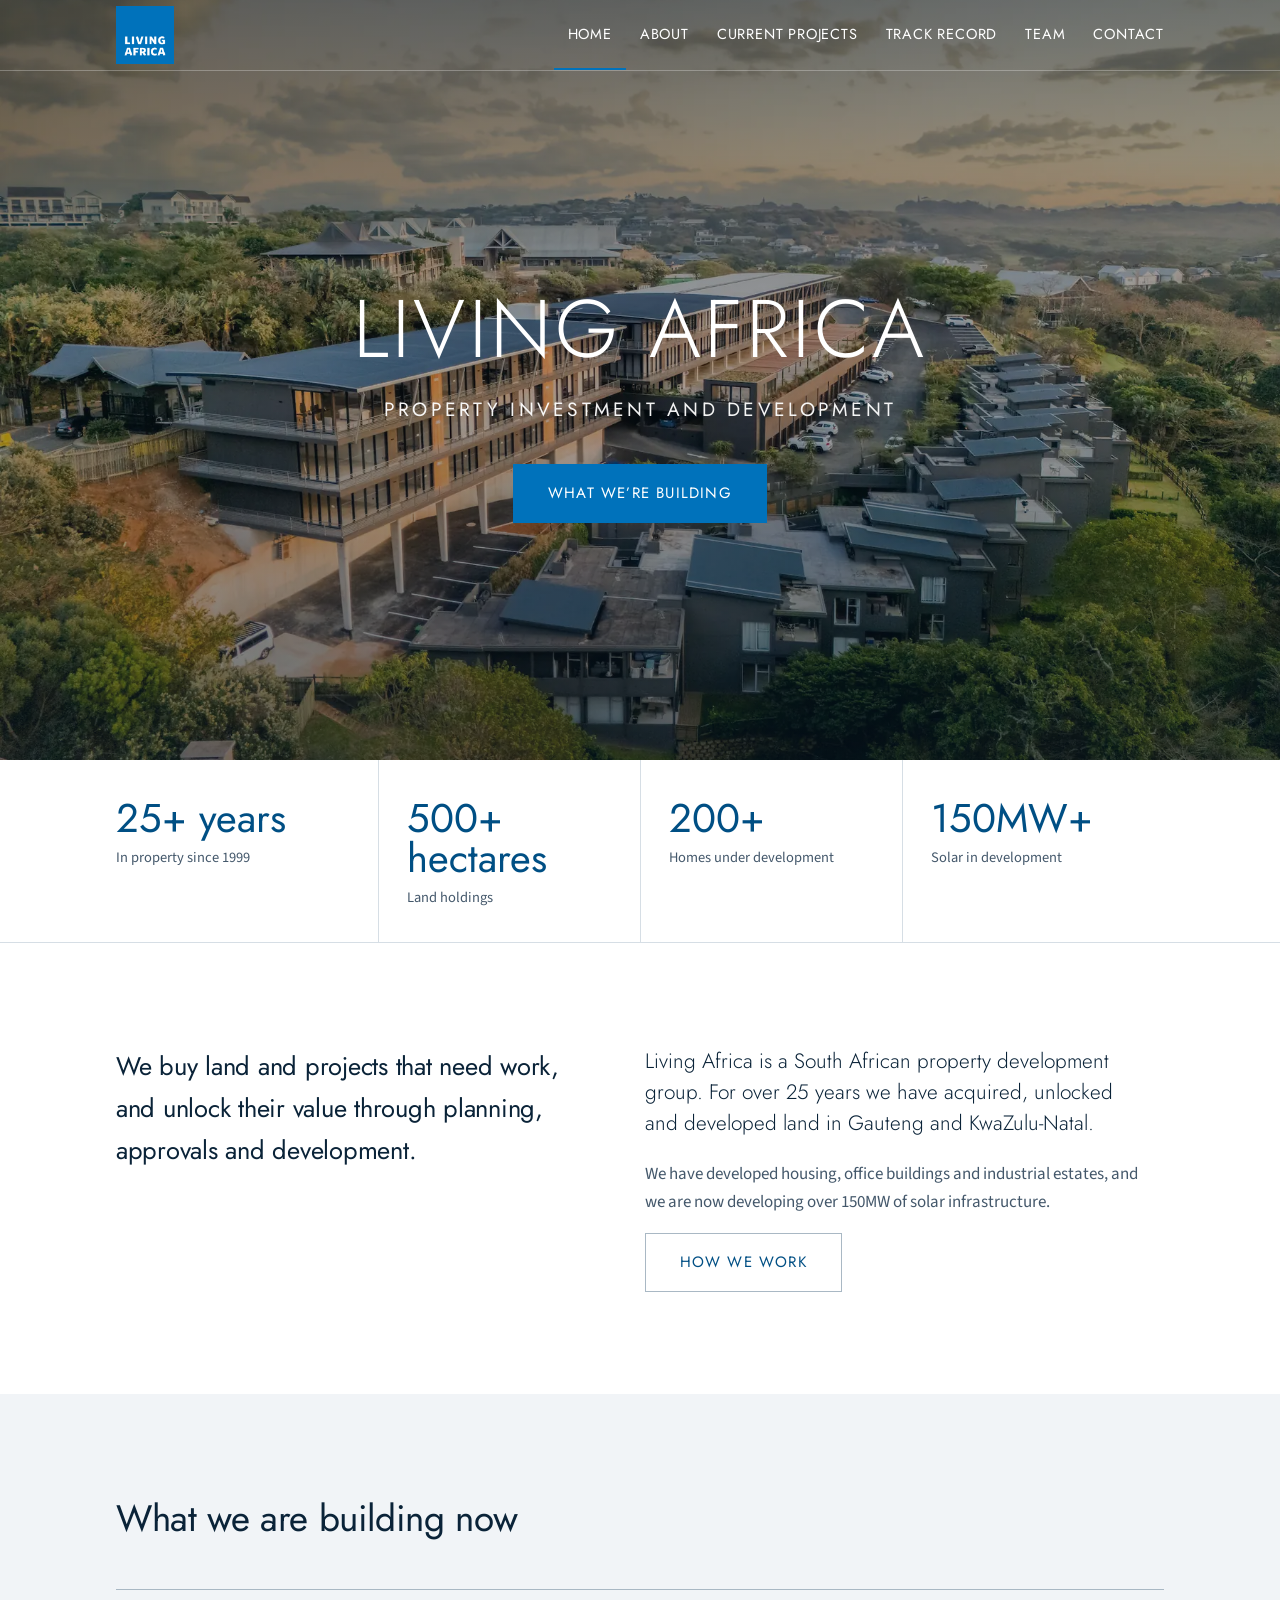
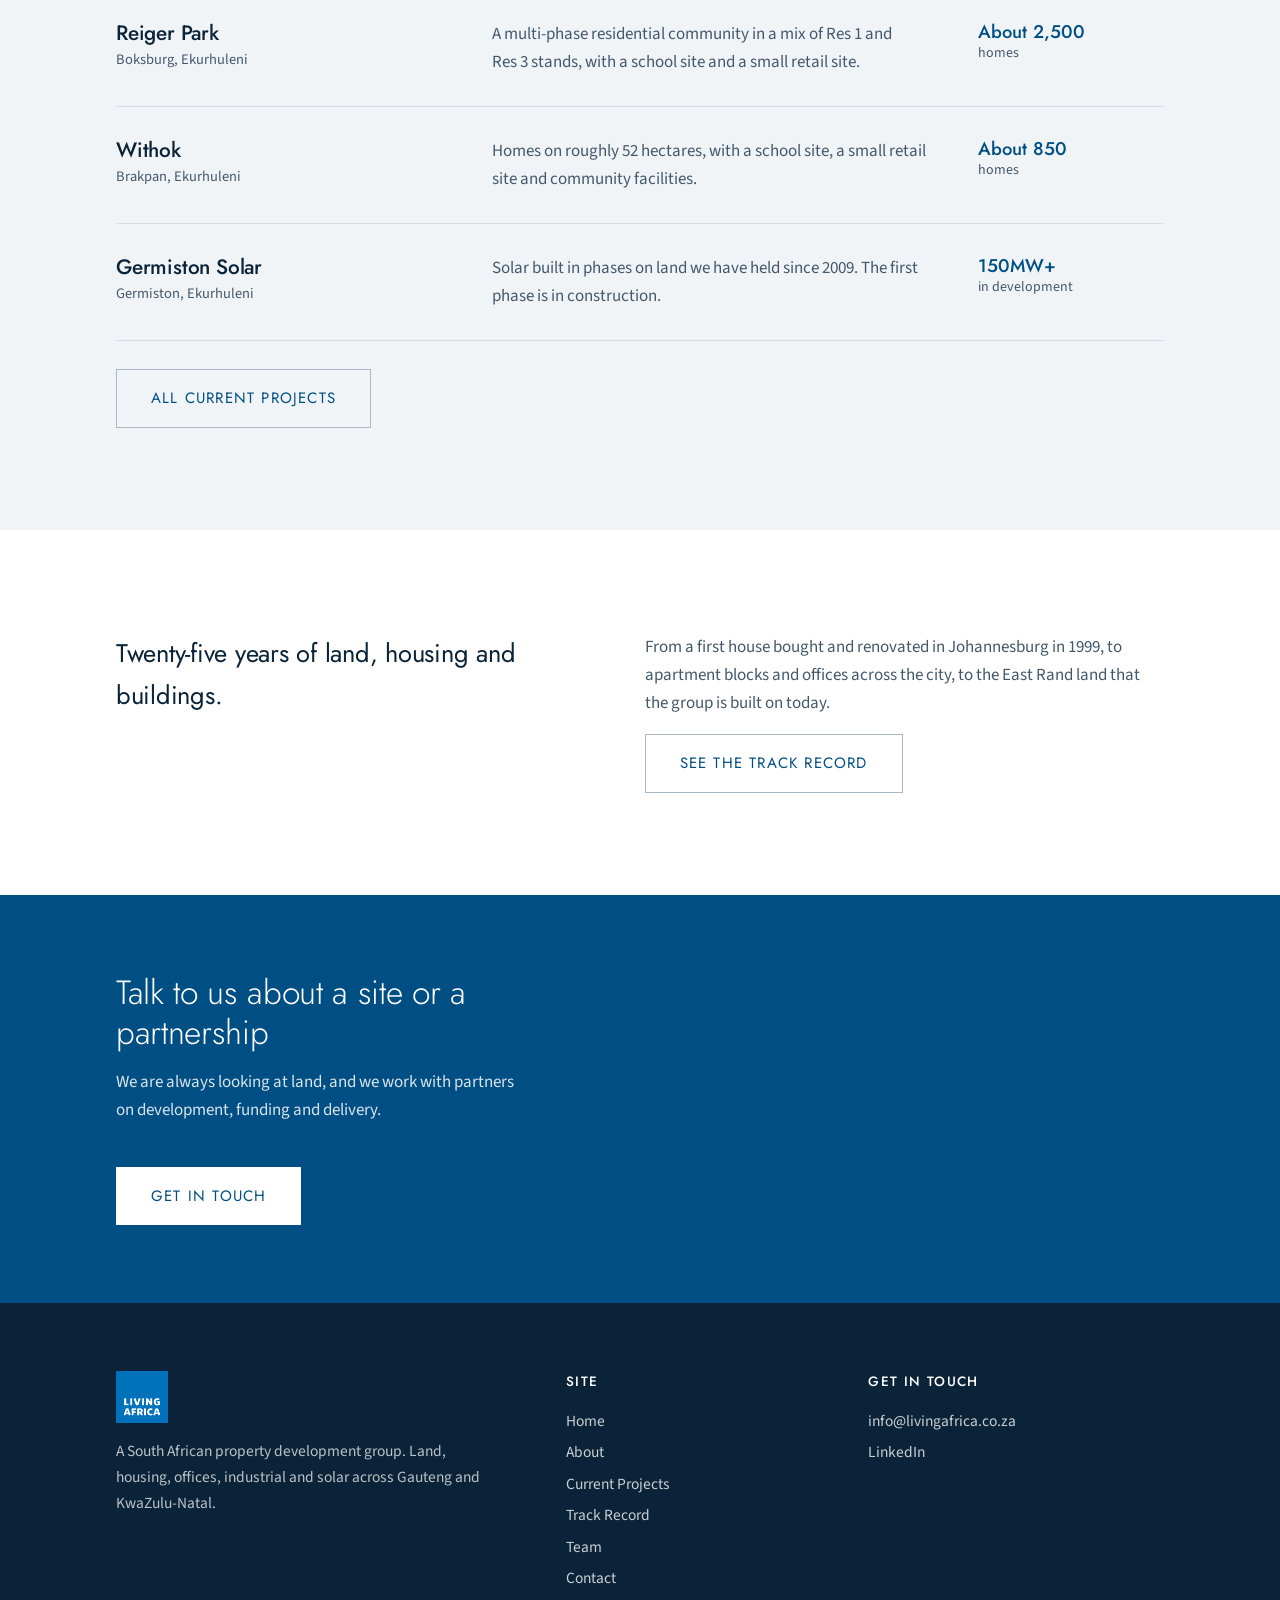
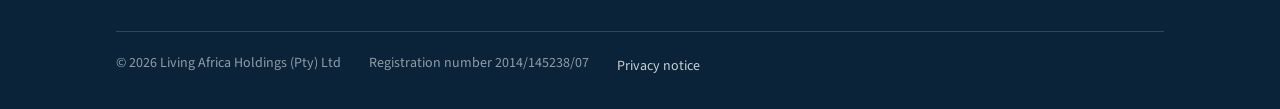
==== commit 24ba4d40: "Revise the home page wording and figures - Hero button reads "What we're building", which matches wh" ====
--- a/index.html
+++ b/index.html
@@ -5,6 +5,7 @@
 <meta name="viewport" content="width=device-width,initial-scale=1">
 <title>Living Africa — Property investment and development</title>
 <meta name="description" content="Living Africa is a South African property development group. For over 25 years we have acquired, unlocked and developed land in Gauteng and KwaZulu-Natal.">
+<meta name="robots" content="noindex,nofollow">
 <link rel="icon" href="assets/favicon.png">
 <meta property="og:title" content="Living Africa — Property investment and development">
 <meta property="og:description" content="Living Africa is a South African property development group. For over 25 years we have acquired, unlocked and developed land in Gauteng and KwaZulu-Natal.">
@@ -28,15 +29,15 @@
   <div class="wrap hero-content">
     <h1>Living Africa</h1>
     <p class="sub">Property investment and development</p>
-    <a class="btn" href="projects.html">What we&rsquo;ve built</a>
+    <a class="btn" href="projects.html">What we&rsquo;re building</a>
   </div>
 </section>
 
 <section class="figures">
   <div class="wrap">
     <div class="figure"><span class="n">25+ years</span><span class="l">In property since 1999</span></div>
-    <div class="figure"><span class="n">500+ ha</span><span class="l">Land holdings</span></div>
-    <div class="figure"><span class="n">Hundreds</span><span class="l">Homes under development</span></div>
+    <div class="figure"><span class="n">500+ hectares</span><span class="l">Land holdings</span></div>
+    <div class="figure"><span class="n">200+</span><span class="l">Homes under development</span></div>
     <div class="figure"><span class="n">150MW+</span><span class="l">Solar in development</span></div>
   </div>
 </section>
@@ -44,7 +45,7 @@
 <section class="section">
   <div class="wrap">
     <div class="intro-grid">
-      <h2>We buy land and projects that need work, and take them through to the ground.</h2>
+      <h2>We buy land and projects that need work, and unlock their value through planning, approvals and development.</h2>
       <div class="body-copy">
         <p class="lede">Living Africa is a South African property development group. For over 25 years we have acquired, unlocked and developed land in Gauteng and KwaZulu-Natal.</p>
         <p>We have developed housing, office buildings and industrial estates, and we are now developing over 150MW of solar infrastructure.</p>
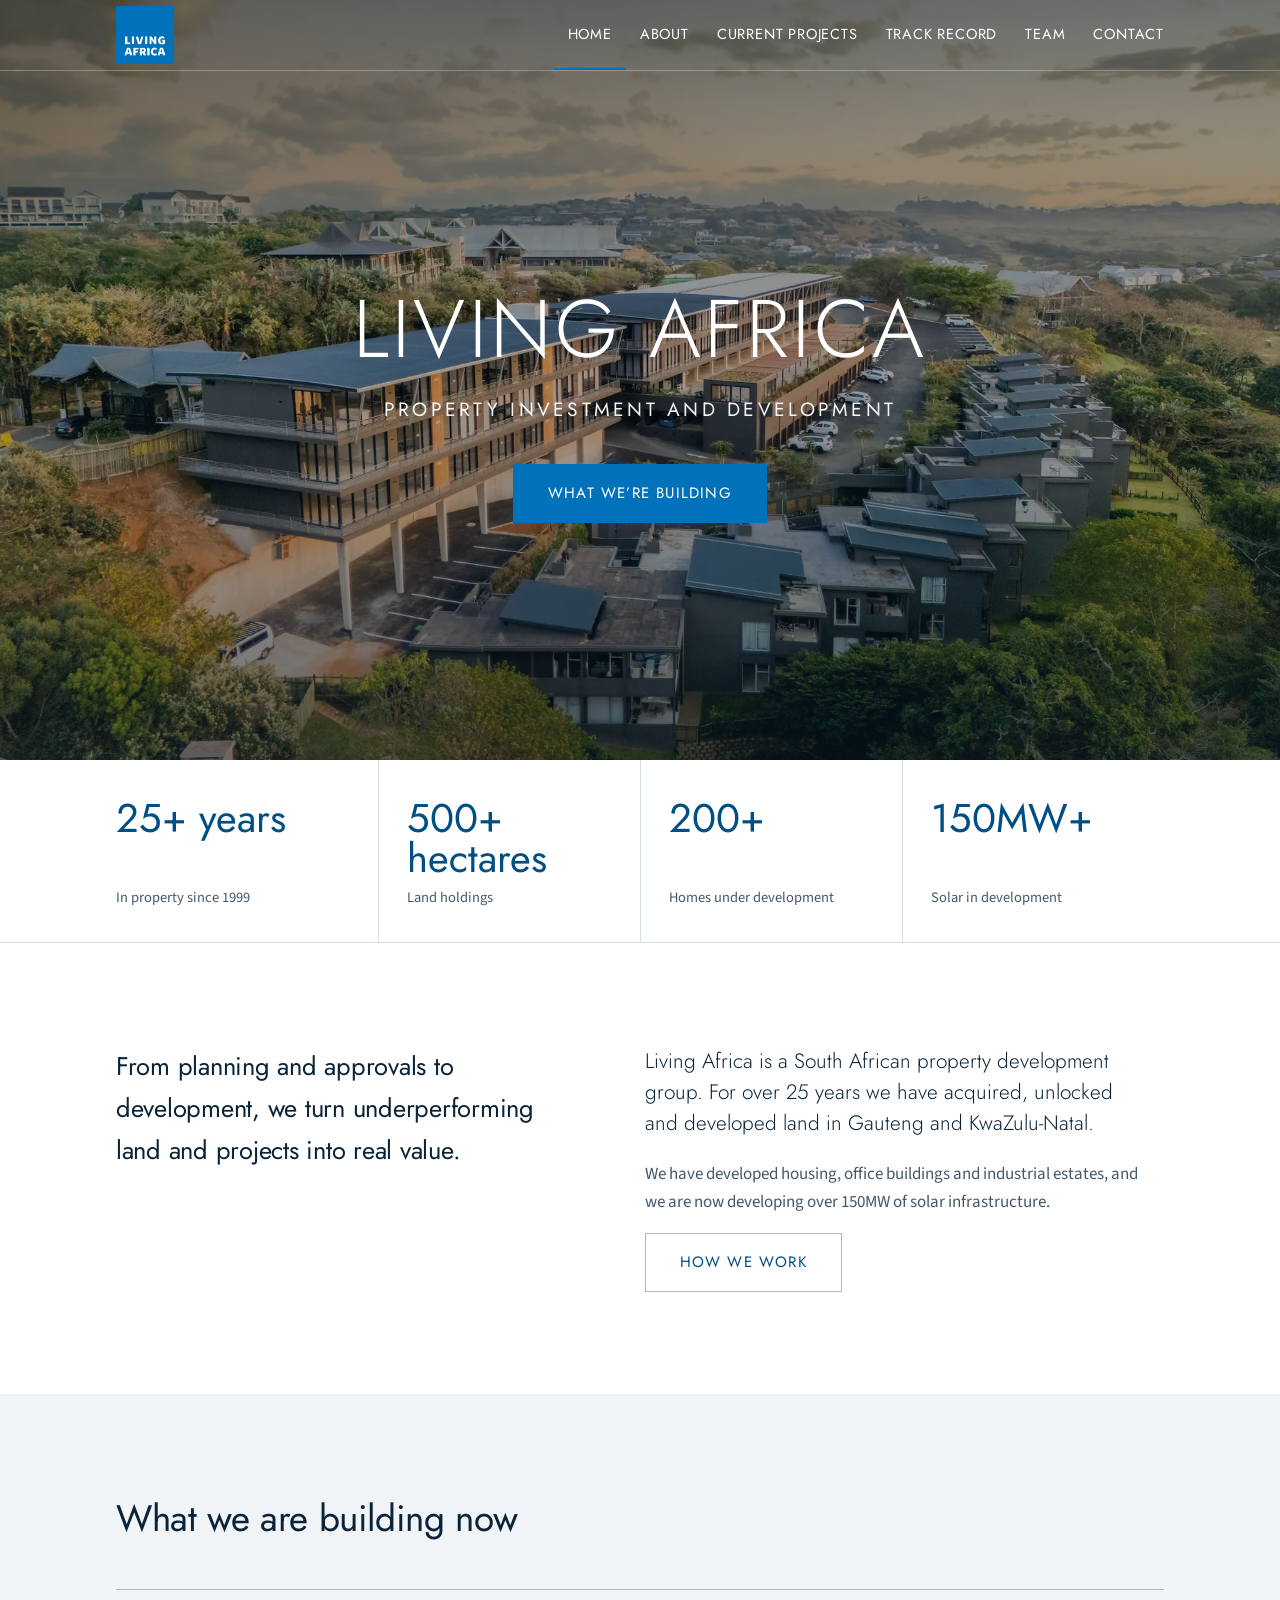
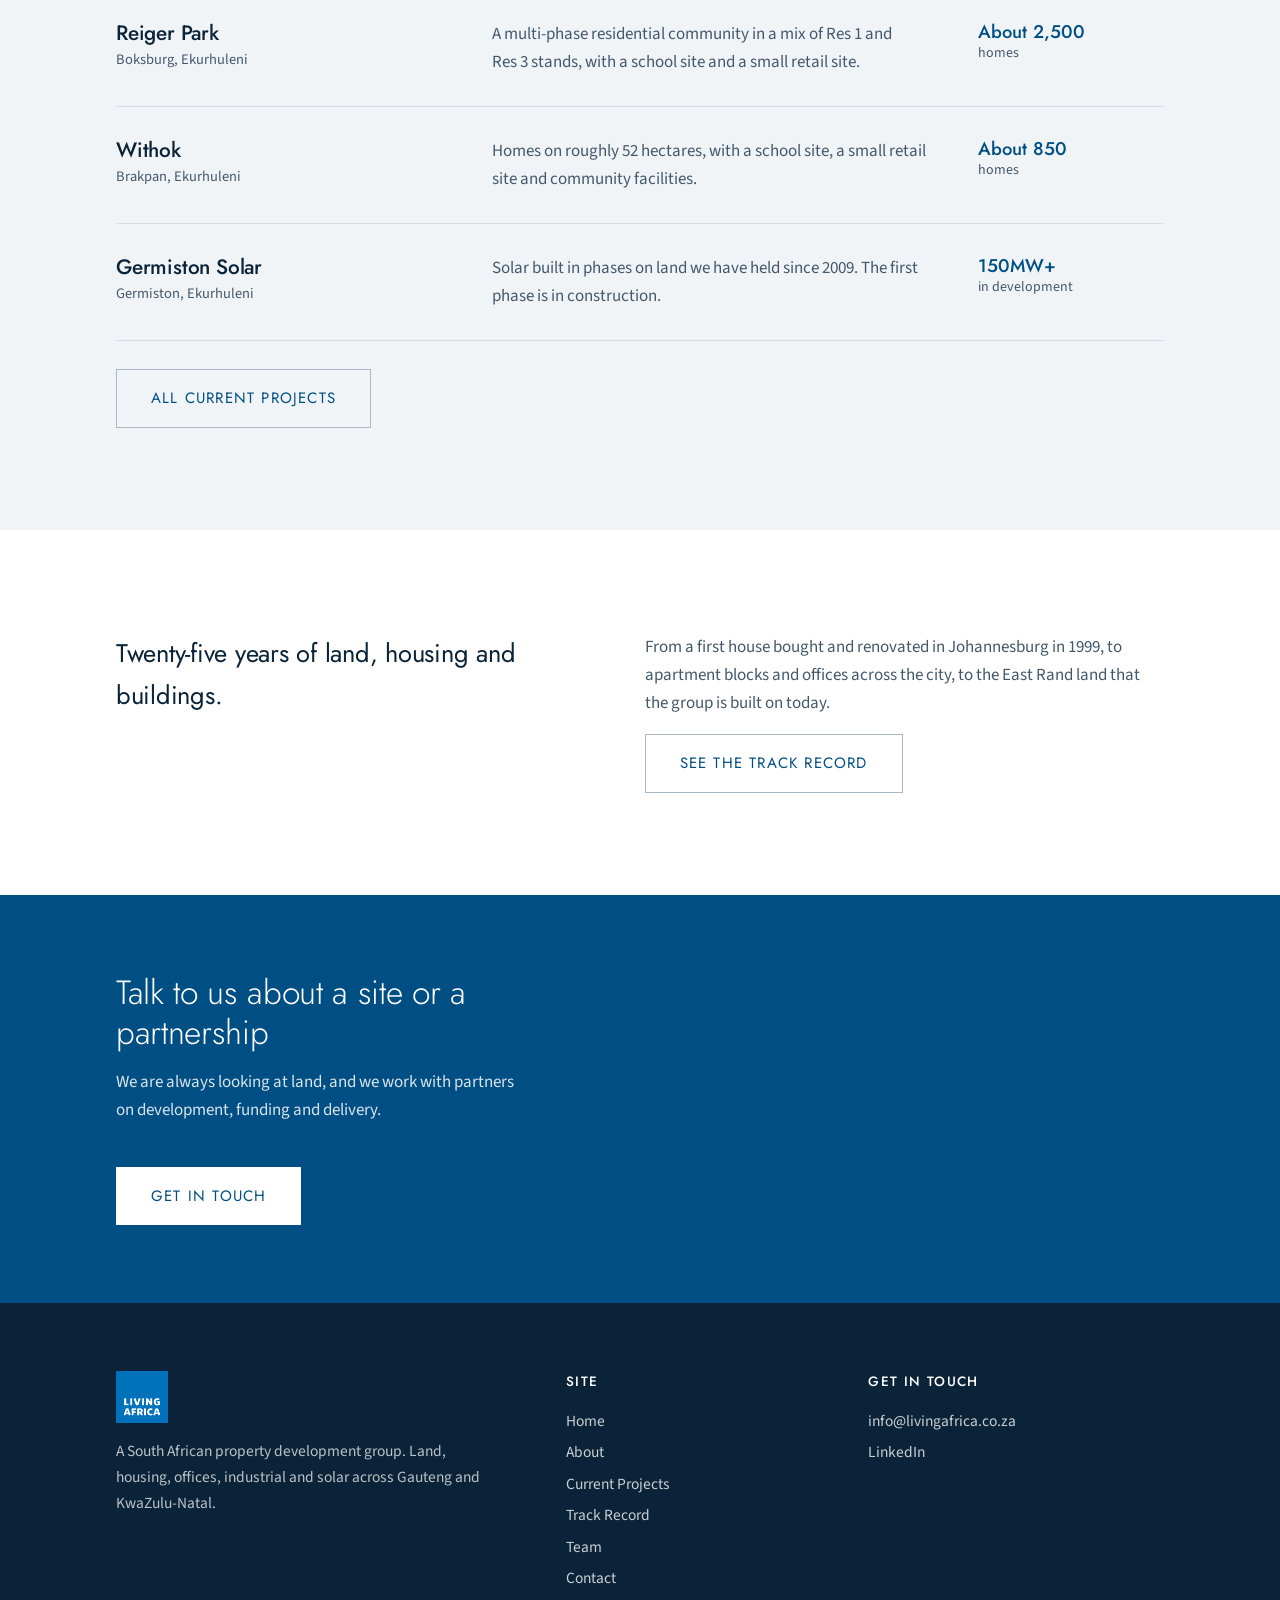
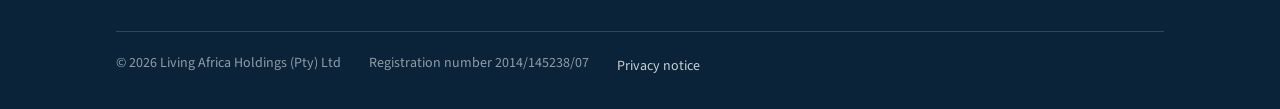
==== commit f53244de: "Reword the home page heading Co-Authored-By: Claude Opus 5 <noreply@anthropic.com> Claude-Session: h" ====
--- a/index.html
+++ b/index.html
@@ -45,7 +45,7 @@
 <section class="section">
   <div class="wrap">
     <div class="intro-grid">
-      <h2>We buy land and projects that need work, and unlock their value through planning, approvals and development.</h2>
+      <h2>From planning and approvals to development, we turn underperforming land and projects into real value.</h2>
       <div class="body-copy">
         <p class="lede">Living Africa is a South African property development group. For over 25 years we have acquired, unlocked and developed land in Gauteng and KwaZulu-Natal.</p>
         <p>We have developed housing, office buildings and industrial estates, and we are now developing over 150MW of solar infrastructure.</p>
--- a/assets/style.css
+++ b/assets/style.css
@@ -95,10 +95,10 @@
 /* ---------- figures strip ---------- */
 .figures{border-bottom:1px solid var(--rule);background:var(--paper)}
 .figures .wrap{display:grid;grid-template-columns:repeat(4,1fr)}
-.figure{padding:38px 28px 34px;border-left:1px solid var(--rule)}
+.figure{padding:38px 28px 34px;border-left:1px solid var(--rule);display:flex;flex-direction:column}
 .figure:first-child{border-left:0;padding-left:0}
 .figure .n{font-family:var(--display);font-weight:400;font-size:clamp(1.7rem,3.4vw,2.5rem);line-height:1;color:var(--blue-deep);display:block}
-.figure .l{display:block;margin-top:10px;font-size:14.5px;line-height:1.4;color:var(--ink-soft)}
+.figure .l{display:block;margin-top:auto;padding-top:10px;font-size:14.5px;line-height:1.4;color:var(--ink-soft)}
 
 /* ---------- sections ---------- */
 .section{padding:clamp(56px,8vw,104px) 0}
@@ -146,7 +146,15 @@
 .record-row .ds{color:var(--ink-soft);margin:0}
 
 /* ---------- team ---------- */
-.people{display:grid;grid-template-columns:repeat(2,1fr);gap:clamp(28px,6vw,72px);margin-top:36px}
+.people{margin-top:clamp(28px,5vw,44px);max-width:800px}
+.person{display:grid;grid-template-columns:100px minmax(0,1fr);gap:clamp(20px,3vw,36px);align-items:start;padding:34px 0;border-top:1px solid var(--rule)}
+.person:first-child{border-top:1px solid var(--rule-strong)}
+.person img{width:100%;height:auto;aspect-ratio:4/5;object-fit:cover}
+.person .nophoto{
+  width:100%;aspect-ratio:4/5;background:var(--pale);border:1px solid var(--rule);
+  display:flex;align-items:center;justify-content:center;
+  font-family:var(--display);font-size:1.3rem;font-weight:300;color:var(--rule-strong);
+}
 .person h3{font-size:1.35rem;font-weight:500}
 .person .role{font-family:var(--display);font-size:14px;letter-spacing:.09em;text-transform:uppercase;color:var(--blue-deep);margin:4px 0 14px}
 .person p{color:var(--ink-soft)}
@@ -192,7 +200,8 @@
   .figure{padding:26px 20px;border-left:1px solid var(--rule)}
   .figure:nth-child(odd){border-left:0;padding-left:0}
   .figure:nth-child(n+3){border-top:1px solid var(--rule)}
-  .intro-grid,.contact-grid,.people{grid-template-columns:1fr}
+  .intro-grid,.contact-grid{grid-template-columns:1fr}
+  .person{grid-template-columns:100px minmax(0,1fr)}
   .pipeline{grid-template-columns:1fr}
   .entry{grid-template-columns:1fr;gap:12px}
   .record-row{grid-template-columns:76px 1fr;gap:12px 20px}
@@ -201,6 +210,8 @@
 }
 @media (max-width:720px){
   body{font-size:16.5px}
+  .person{grid-template-columns:1fr;gap:18px}
+  .person img,.person .nophoto{max-width:110px}
   .nav-toggle{display:flex;align-items:center;justify-content:center}
   .main-nav{
     display:none;position:absolute;top:100%;left:0;right:0;
